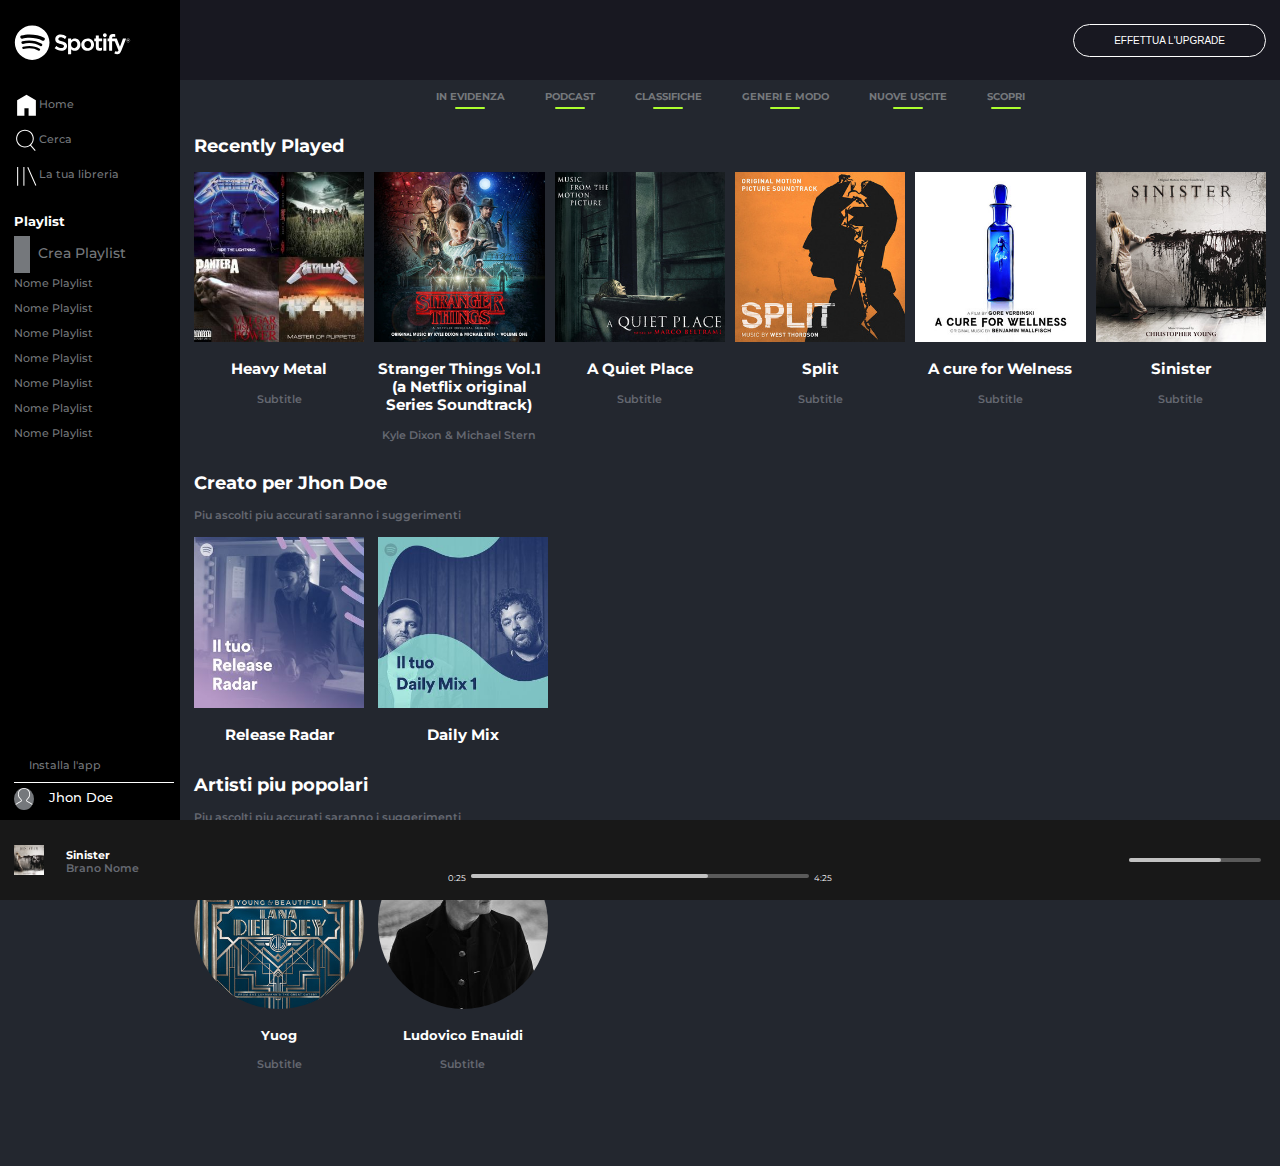
==== index.html @ 412ff9de "Spotify - CSS - :hover work in progress" ====
<!DOCTYPE html>
<html lang="en" dir="ltr">
  <head>

    <meta charset="utf-8">

    <!-- VIEWPORT SCALE -->
    <meta name="viewport" content="width=device-width, initial-scale=1">

    <!-- FONT AWESOME -->
    <link rel="stylesheet" href="https://use.fontawesome.com/releases/v5.8.1/css/all.css" integrity="sha384-50oBUHEmvpQ+1lW4y57PTFmhCaXp0ML5d60M1M7uH2+nqUivzIebhndOJK28anvf" crossorigin="anonymous">

    <link href="https://fonts.googleapis.com/css2?family=Montserrat:wght@300;400;500;600;700;800&display=swap" rel="stylesheet">

    <!-- MY CSS -->
    <link rel="stylesheet" href="css/style.css">

    <title>Spotify</title>
  </head>

  <body>

    <!-- header di pagina  -->
    <header>
      <!-- Fixed header Item - Link to Premium account - Always visible -->
      <div id="top-bar" class="centratura">
        <button type="button" name="button">EFFETTUA L'UPGRADE</button>
      </div>
    </header>
    <main >

      <!--     .................SIDE BAR .............................  -->
      <nav id="side-bar" class="centratura">

        <div class="section1">

          <div class="main-logo">
            <a href="#"><img src="img/logo.svg" alt="main-logo"></a>
            <a href="#"><img src="img/logo-small.svg" alt="logo-small"></a>
          </div>

          <ul class="usersearch">
            <li><a class="ms-search" href="#"><img src="img/home.svg" alt="home"><span class="collapse">Home</span></a></li>
            <li><a class="ms-search" href="#"><img src="img/search.svg" alt="search"><span class="collapse">Cerca</span></a></li>
            <li><a class="ms-search" href="#"><img src="img/libreria.svg" alt="libreria"><span class="collapse">La tua libreria</span></a></li>
          </ul>
          <h3 class="collapse">Playlist</h3>
          <ul class="playlist">
            <li><a class="ms-list" href="#"><i class="fas fa-plus"></i><span class="collapse">Crea Playlist</span></a></li>
            <li><a class="ms-list" href="#"><span class="collapse">Nome Playlist</span></a></li>
            <li><a class="ms-list" href="#"><span class="collapse">Nome Playlist</span></a></li>
            <li><a class="ms-list" href="#"><span class="collapse">Nome Playlist</span></a></li>
            <li><a class="ms-list" href="#"><span class="collapse">Nome Playlist</span></a></li>
            <li><a class="ms-list" href="#"><span class="collapse">Nome Playlist</span></a></li>
            <li><a class="ms-list" href="#"><span class="collapse">Nome Playlist</span></a></li>
            <li><a class="ms-list" href="#"><span class="collapse">Nome Playlist</span></a></li>
          </ul>
        </div>

        <div class="section2">
          <ul class="song-playing">
            <li><a class="profile" href="#"><i class="far fa-arrow-alt-circle-down"></i><span class="collapse">Installa l'app</span></a></li>
            <li><a class="profile" href="#"><img class="radius" src="img/profile.svg" alt="profile"><span class="user collapse">Jhon Doe</span></a></li>
          </ul>
        </div>
      </nav>

      <!--       parte principale dei contenuti            -->

      <section class="main centratura">
        <nav>
          <ul id="info-bar">
            <li class="menu">
              <a href="#">IN EVIDENZA</a>
              <div class="linea"></div>
            </li>
            <li class="menu">
              <a href="#">PODCAST</a>
              <div class="linea"></div>
            </li>
            <li class="menu">
              <a href="#">CLASSIFICHE</a>
              <div class="linea"></div>
            </li>
            <li class="menu">
              <a href="#">GENERI E MODO</a>
              <div class="linea"></div>
            </li>
            <li class="menu">
              <a href="#">NUOVE USCITE</a>
              <div class="linea"></div>
            </li>
            <li class="menu">
              <a href="#">SCOPRI</a>
              <div class="linea"></div>
            </li>
          </ul>
        </nav>
      </section>

      <section class="main centratura">
        <h2 class="title">Recently Played</h2>
        <div id="recently-played" class="spotify-sections">

          <div class="content">
            <div class="img-cover overlay">
              <img src="img/metal_lifting.jpg" alt="Metal">
              <a href="#"><i class="project-overlay far fa-play-circle"></i></a>
            </div>
            <h3><a href="#">Heavy Metal</a></h3>
            <h4>Subtitle</h4>
          </div>

          <div class="content">
            <div class="img-cover overlay">
              <img src="img/stranger.jpeg" alt="stranger">
              <a href="#"><i class="project-overlay far fa-play-circle"></i></a>
            </div>
            <h3><a href="#">Stranger Things Vol.1 &lpar;a Netflix original Series Soundtrack&rpar;</a></h3>
            <h4>Kyle Dixon & Michael Stern</h4>
          </div>

          <div class="content">
            <div class="img-cover overlay">
              <img src="img/aquietplace.jpeg" alt="quiet">
              <a href="#"><i class="project-overlay far fa-play-circle"></i></a>
            </div>
            <h3><a href="#">A Quiet Place</a></h3>
            <h4>Subtitle</h4>
          </div>

          <div class="content">
            <div class="img-cover overlay">
              <img src="img/split.jpeg" alt="split">
              <a href="#"><i class="project-overlay far fa-play-circle"></i></a>
            </div>
            <h3><a href="#">Split</a></h3>
            <h4>Subtitle</h4>
          </div>

          <div class="content">
            <div class="img-cover overlay">
              <img src="img/cure.jpeg" alt="Cure">
              <a href="#"><i class="project-overlay far fa-play-circle"></i></a>
            </div>
            <h3><a href="#">A cure for Welness</a></h3>
            <h4>Subtitle</h4>
          </div>


          <div class="content">
            <div class="img-cover overlay">
              <img src="img/sinister.jpeg" alt="sinister">
              <a href="#"><i class="project-overlay far fa-play-circle"></i></a>
            </div>
            <h3><a href="#">Sinister</a></h3>
            <h4>Subtitle</h4>
          </div>

        </div>
      </section>

      <section class="main centratura">
        <h2 class="title">Creato per Jhon Doe</h2>
        <p class="title">Piu ascolti piu accurati saranno i suggerimenti</p>
        <div id="suggested-artist" class="spotify-sections">

          <div class="content">
            <div class="img-cover overlay">
              <img src="img/radar.jpeg" alt="radar">
              <a href="#"><i class="project-overlay far fa-play-circle"></i></a>
            </div>
            <h3><a href="#">Release Radar</a></h3>
          </div>

          <div class="content">
            <div class="img-cover overlay">
              <img src="img/mixdaily.jpeg" alt="mix">
              <a href="#"><i class="project-overlay far fa-play-circle"></i></a>
            </div>
            <h3><a href="#">Daily Mix</a></h3>
          </div>

        </div>
      </section>

      <section class="main centratura">
        <h2 class="title">Artisti piu popolari</h2>
        <p class="title">Piu ascolti piu accurati saranno i suggerimenti</p>
        <div id="popular-artist" class="spotify-sections">

          <div class="content">
            <div class="img-cover overlay">
              <img src="img/youg.jpeg" alt="youg">
              <a href="#"><i class="radius project-overlay far fa-play-circle"></i></a>
            </div>
            <h3>Yuog</h3>
            <h4>Subtitle</h4>
          </div>

          <div class="content">
            <div class="img-cover overlay">
              <img src="img/einaudi.jpeg" alt="einaudi">
              <a href="#"><i class=" radius project-overlay far fa-play-circle"></i></a>
            </div>
            <h3>Ludovico Enauidi</h3>
            <h4>Subtitle</h4>
          </div>
        </div>
      </section>

    </main>
  <!--       .................BOTTOM BAR............................  -->
    <footer>
      <div id="bottom-bar">

        <div class="now-playing centratura">
          <div class="img-cover">
            <img src="img/sinister.jpeg" alt="sinister">
          </div>
          <div class="">
            <h3><a href="#">Sinister</a></h3>
            <h4>Brano Nome</h4>
          </div>
          <div>
            <i class="far fa-heart"></i>
            <i class="far fa-folder"></i>
          </div>
        </div>

        <div class="music-player">
          <div class="buttons">
            <button type="button" name="button"><i class="fas fa-random"></i></button>
            <button type="button" name="button"><i class="fas fa-step-backward"></i></button>
            <button type="button" name="button"><i class="far fa-play-circle"></i></button>
            <button type="button" name="button"><i class="fas fa-step-forward"></i></button>
            <button type="button" name="button"><i class="fas fa-redo-alt"></i></button>
          </div>
          <div class="playbar">
            <span><a href="#">0:25</a></span>
            <span class="playbar-bg">
              <a class="playbar-line" href="#"></a>
              <i class="fa fa-circle"></i>
            </span>
            <span><a href="#">4:25</a></span>
          </div>
        </div>

        <div class="audio-settings centratura">
          <button type="button" name="button"><i class="fas fa-sliders-h"></i></button>
          <button type="button" name="button"><i class="fas fa-tv"></i></button>
          <button type="button" name="button"><i class="fas fa-volume-up"></i></button>
          <div class="playbar">
            <span class="playbar-bg">
              <a class="playbar-line" href="#"></a>
              <i class="fa fa-circle"></i>
            </span>
          </div>
        </div>

      </div>



    </footer>





  </body>
</html>
---- css/style.css ----
/* INIZIO REGOLE GENERALI */
*{
  margin: 0;
  padding: 0;
  box-sizing: border-box;
}

body{
  background-color: rgb(35, 39, 47);
  font-family: 'Montserrat', sans-serif;
  font-size: 12px;
  width:100%;
  height:100vh;
  color:rgb(101, 104, 113);
}

/* - PADDING GENERALI */
.centratura{
  padding-right:14px;
  padding-left: 14px;
}

/* STILE GENERALE TESTI */
h2{
  color:white;
  padding: 15px 0;
  font-size: 1.5em;
  font-weight: 700;
}

h3, .spotify-sections h3> a{
  color:white;
  padding: 15px 0;
  font-size: 1.1em;
  font-weight: 700;
}

h4{
  padding-bottom: 15px;
  font-size: .9em;
  font-weight: 600;
}

a {
  text-decoration: none;
}
p {
  padding-bottom: 15px;
  font-size: .9em;
  font-weight: 600;
}

/* ............................TOP BAR.............................  */
#top-bar{
  position: fixed;
  top:0;
  left:0;
  width: 100%;
  height:80px;
  z-index: 900;
  display: flex;
  justify-content: flex-end;
  align-items: center;
  background-color: rgb(24, 24, 33);
}

#top-bar button{
  font-size: 10px;
  padding: 10px 40px;
  border:1px solid white;
  color:white;
  border-radius:20px;
  background-color: transparent;
}

/* ...............................SIDEBAR ................................. */
#side-bar{
  position: fixed;
  top:0;
  left:0;
  width:180px;
  height: 100%;
  z-index: 980;
  padding-top:25px;
  background-color: rgb(0, 0, 0);
}

#side-bar a {
  color:#75787c;
  font-size: .9em;
  font-weight: 500;
}

#side-bar ul.playlist >li:first-of-type a {
  font-size: 1.2em;
  font-weight: 500;
}

/* SIDEBAR ......................Sezione immagini ....................*/
img[alt~="logo-small"] {
  display:none;
}

#side-bar .main-logo{
  padding-bottom:30px;
}

#side-bar .main-logo img{
  height: 35px;
}

#side-bar .usersearch img , #side-bar .playlist img {
  width:25px;
  height: auto;
  vertical-align: middle;
}

#side-bar .song-playing .profile img {
  width:20px;
  background-color: #75787c;
  vertical-align: middle;
}

.radius{
  border-radius: 50%;
}

/* SIDEBAR ......................Stile lista .................... */
#side-bar ul{
  width:100%;
  padding:0;
}

#side-bar ul li{
  padding-bottom: 10px;
  list-style-type: none;
  width:100%
}

/* simbolo del + della sidebar */
#side-bar ul li i.fa-plus{
  color:white;
  font-size: 1.2em;
  padding:8px;
  margin-right: 8px;
  background-color: #75787c;
  vertical-align: middle;
}

#side-bar .section2{
  position:absolute;
  bottom:80px;
  max-width:160px;
  width:100%;
  background-color: rgb(0, 0, 0);
}

#side-bar ul.song-playing li:last-of-type{
  border-top: 1px solid white;
  padding-top: 5px;
  width:160px;
}

#side-bar ul.song-playing li span{
  padding-left: 15px;
}

#side-bar .fa-arrow-alt-circle-down{
  font-size: 1.2em;
}

#side-bar ul.song-playing li:last-of-type span{
  color: white;
  font-size: 1.2em;
}

/* - SEZIONE CONTENUTO MAIN........... ................................... */
section:first-of-type{
  margin-top: 80px;
}

section.main{
  width: calc(100vw - 180px);
  max-width: 1600px;
  margin-left: 180px;
  display: flex;
  flex-flow: wrap row;
  justify-content: center;
}

/* altezza dell'ultima sezione maggiorata della dimensione della BOTTOM BAR */
#popular-artist >div:last-of-type{
  height:calc(100% + 80px);
}

/* - SEZIONE CONTENUTO MAIN................INFOBAR.................... */
#info-bar{
  width:100%;;
  display: flex;
  flex-wrap: wrap;
  justify-content: center;
}

#info-bar .menu{
  height: 40px;
  display: flex;
  flex-direction: column;
  justify-content: center;
  align-items: center;
}

#info-bar .menu .linea{
  width:30px;
  height: 2px;
  border-radius: 3px;
  background-color: rgb(173, 255, 47);
}

#info-bar .menu a{
  text-decoration: none;
  font-weight: bold;
}

#info-bar a {
  padding-right: 20px;
  padding-left: 20px;
  padding-bottom: 5px;
  font-size: .8em;
  font-weight: 400;
  color:#75787c;
}



/* SEZIONE CONTENUTO MAIN............................. PAGINA SPOTIFY */
section .title{
  width: 100%;
  text-align: left;
}

#recently-played , #suggested-artist , #popular-artist {
  display: flex;
  justify-content: space-between;
  flex-wrap: nowrap;
  width:100%;
}

.spotify-sections .content{
  width: calc((100% - (10px * 5)) / 6);
  margin-right: 10px;
  min-width: 160px;
  height:auto;
  text-align: center;
}

/* elemento  utilizzato per riempire spazi vuoti delle righe a dx */
 #suggested-artist::after , #popular-artist::after{
  content:"";
  min-width: calc((100% / 6) * 4);;
}

.spotify-sections .content:last-of-type {
  margin-right:0;
}

/* SEZIONE CONTENUTO MAIN.........................STILI IMMAGINI */

#popular-artist.spotify-sections .content .img-cover img{
  border-radius: 50%;
}

.spotify-sections .content .img-cover img{
  width: 100%;
  height: auto;
}

.img-cover.overlay {
  position: relative;
  max-width: 100%;
}

.project-overlay {
  font-size: 4.5em;
  line-height: 100%;
  position: absolute;
  top: 0;
  left: 0;
  width: 100%;
  height: 100%;
  background-color: rgb(0, 0, 0,0.4);
  opacity:0;
  color: #fff;
  padding: 38%;
  transition: 0.3s ease-in-out;
}

/* .............BOTTOM BAR..................................... */
#bottom-bar{
  position: fixed;
  bottom:0;
  left:0;
  width:100%;
  height: 80px;
  z-index: 999;
  display: flex;
  flex-flow:row;
  justify-content: space-between;
  align-items:center;
  background-color: rgb(24, 24, 24);
}

/* .............BOTTOM BAR / SEZ NOW-PLAYING................ */
#bottom-bar .now-playing{
  padding-right: 0;
  width: 180px;
  height:50px;
  display:flex;
  justify-content: space-between;
  align-items:center;
  /* REGOLE DI DEBUG */
  /* background-color: lightblue; */
}

#bottom-bar .now-playing>div:first-of-type{
  min-width: 35px;
}

#bottom-bar .now-playing img{
  width:30px;
  height:auto;
  vertical-align: middle;
}

#bottom-bar .now-playing h3{
  padding-bottom: 0;
  margin-bottom: 0;
}

#bottom-bar .now-playing h3 a{
  font-size: 0.85em;
  color: white;
}

#bottom-bar .now-playing>div:last-of-type>i{
  padding:2px 6px;
}


/* ..........BOTTOM BAR /  MUSIC-PLAYER.......................... */
#bottom-bar .music-player{
  width: 30%;
  min-width:130px;
  display: flex;
  flex-flow:column;
  justify-content:center;
  align-items:center;
  /* REGOLE DI DEBUG */
  /* background-color: blue; */
}

#bottom-bar .music-player button {
  padding-bottom:10px;
  padding-right: 8px;
}
#bottom-bar .music-player button:last-of-type{
  padding-right: 0;
}

#bottom-bar .music-player i{
  color:white;
  font-size: .8em;
  vertical-align: middle;
}
#bottom-bar .music-player i.fa-play-circle{
  font-size: 1.4em;
  padding: 0 12px;
  vertical-align: middle;
}

#bottom-bar .music-player .playbar a{
  color:white;
  font-size: .7em;
  vertical-align: middle;
}

/* ...........BOTTOM BAR /  AUDIO-SETTINGS.............................. */
#bottom-bar .audio-settings{
  padding-left: 0;
  width:180px;
  min-width: 130px;
  display:flex;
  justify-content: space-between;
}

#bottom-bar .audio-settings button {
  font-size: 0.75em;
  vertical-align: middle;
  padding-right: 8px;
}

/* .............BOTTOM BAR regole generali............................... */

#bottom-bar button{
  background-color: transparent;
  color:white;
  border: 0;
}

/* .............BOTTOM BAR regole generali DELLA PLAYBAR.................... */
#bottom-bar .playbar{
  width:100%;
  display: flex;
  flex-flow:row;
  justify-content:center;
  align-items:center;
}

#bottom-bar .playbar .playbar-bg{
  position:relative;
  top:0;
  left:0;
  width:100%;
  height:4px;
  border-radius: 3px;
  background-color: #5a5a5a;
  margin: 0 5px;
}

#bottom-bar .playbar .playbar-bg .playbar-line{
  position: absolute;
  left:0px;
  width:70%;
  height:4px;
  border-radius: 3px;
  background-color: #c1c1c1;
}

#bottom-bar .music-player .fa-circle{
  position: absolute;
  display: none;
  font-size: 12px;
  color: #c1c1c1;
  right:30%;
  line-height: 4px;
}

#bottom-bar .audio-settings .fa-circle{
  position: absolute;
  display: none;
  font-size: 10px;
  color: #c1c1c1;
  right:30%;


  line-height: 3px;
}

/* .............SEZIONE GENERALE HOVER .............................. */

.img-cover.overlay:hover .project-overlay{
  opacity:1
}

#bottom-bar .music-player .playbar:hover .fa-circle,
#bottom-bar .audio-settings .playbar:hover .fa-circle{
  display: block;
}

#bottom-bar .playbar:hover .playbar-bg .playbar-line{
  background-color: rgb(173, 255, 47);
}







/* ......................MEDIA QUERIES................................... */

/* .......MEDIA QUERY XS................................................ */

@media all and (max-width:575px) {


/* nuove dimensioni della SideBar */
  #side-bar{
    width:50px!important;
    padding-top:5px;
  }

  #side-bar ul li i.fa-plus-square{
    display: none;
  }

  #side-bar .main-logo{
    padding-bottom:10px;
  }

  #side-bar .fa-plus{
    display: none;
  }

  #side-bar .fa-arrow-alt-circle-down{
    font-size: 1.2em;
    padding-left: 4px;
  }

  #side-bar ul.song-playing li:last-of-type{
    border-top: 0;
  }

  section.main{
    margin-left: 50px;
  }
  .collapse{
    display:none;
  }

  img[alt~="main-logo"] {
    display:none;
  }

  img[alt~="logo-small"] {
    display:block;
    width:25px;
  }

section.main {
  width: calc(100% - 50px);
  margin-left: 50px!important;
  display: flex;
  flex-flow: wrap row;
  justify-content: center;
  border: 1px solid black;
  }

}

/* .......MEDIA QUERY SM.................................................... */
@media all  and (max-width:767px){

  #recently-played , #suggested-artist , #popular-artist {
    display: flex;
    justify-content:flex-start;
    align-content: flex-start;
    flex-wrap: wrap;
    width:100vw;
  }
  .spotify-sections .content{
    width: calc((100% - (10px * 1)) / 2);
    margin-right: 10px;
    min-width: 60px;
    height:auto;
    text-align: center;
    /* REGOLE DI DEBUG */
    /* border:1px solid coral; */
  }
  .spotify-sections .content:nth-of-type(even) {
    margin-right:0;
  }


  #bottom-bar .now-playing{
    margin-right: 20px;
  }

}

/* ......................MEDIA QUERY MD .................................*/
@media all and (min-width:768px) and (max-width:992px){

  #recently-played , #suggested-artist , #popular-artist {
    display: flex;
    justify-content:flex-start;
    align-content: flex-start;
    flex-wrap: wrap;
    width:100%;
  }
  .spotify-sections .content{
    width: calc((100% - (10px * 3)) / 4);
    min-width:90px!important;
    margin-right: 10px;
    height:auto;
    text-align: center;
    /* REGOLE DI DEBUG */
    /* border:1px solid green; */
  }
  .spotify-sections .content:nth-of-type(4) {
    margin-right:0;
  }

}

/* ......................MEDIA QUERY LG....................................*/
@media all and (min-width:993px) and (max-width:3000px) {

  #recently-played , #suggested-artist , #popular-artist {
    display: flex;
    justify-content: space-between;
    flex-wrap: nowrap;
    width:100%;
  }

.spotify-sections .content{
    width: calc((100% - (10px * 5)) / 6);
    margin-right: 10px;
    max-width: 220px;
    min-width:90px!important;
    height:auto;
    text-align: center;
    /* REGOLE DI DEBUG */
    /* border:1px solid yellow; */
  }
}
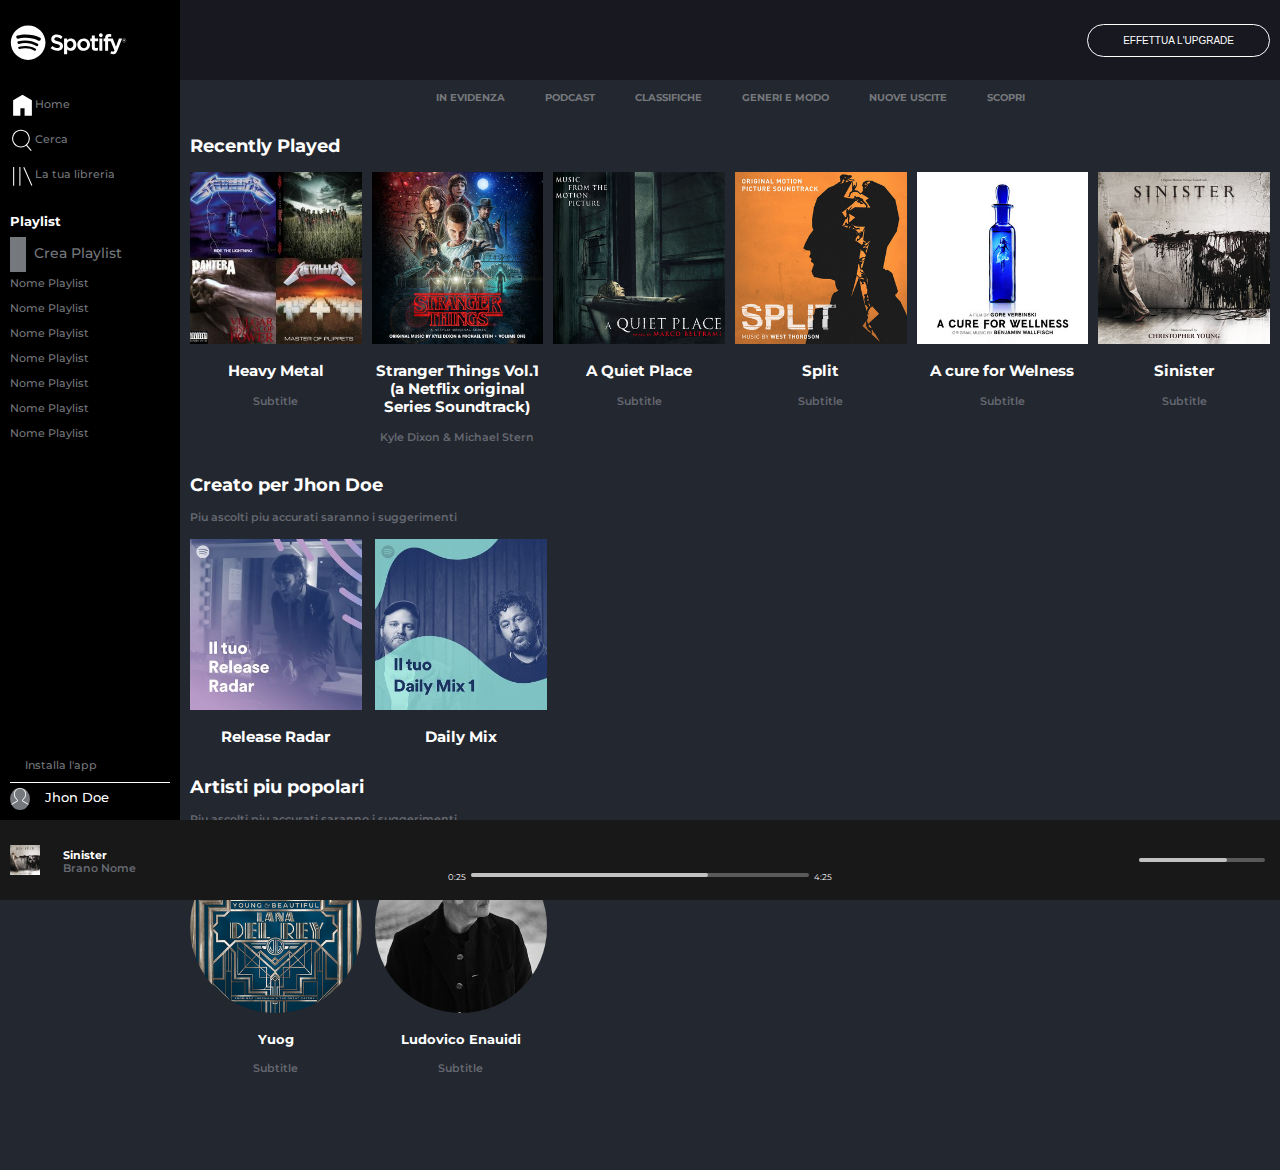
==== commit 6169aff6: "Spotify - CSS con hover e responsive fino a 320px" ====
--- a/index.html
+++ b/index.html
@@ -71,28 +71,28 @@
         <nav>
           <ul id="info-bar">
             <li class="menu">
-              <a href="#">IN EVIDENZA</a>
-              <div class="linea"></div>
-            </li>
-            <li class="menu">
-              <a href="#">PODCAST</a>
-              <div class="linea"></div>
-            </li>
-            <li class="menu">
-              <a href="#">CLASSIFICHE</a>
-              <div class="linea"></div>
-            </li>
-            <li class="menu">
-              <a href="#">GENERI E MODO</a>
-              <div class="linea"></div>
-            </li>
-            <li class="menu">
-              <a href="#">NUOVE USCITE</a>
-              <div class="linea"></div>
-            </li>
-            <li class="menu">
-              <a href="#">SCOPRI</a>
-              <div class="linea"></div>
+              <a href="#l-1">IN EVIDENZA</a>
+              <div id="l-1" class="linea"></div>
+            </li>
+            <li class="menu">
+              <a href="#l-2">PODCAST</a>
+              <div id="l-2" class="linea"></div>
+            </li>
+            <li class="menu">
+              <a href="#l-3">CLASSIFICHE</a>
+              <div id="l-3" class="linea"></div>
+            </li>
+            <li class="menu">
+              <a href="#l-4">GENERI E MODO</a>
+              <div id="l-4" class="linea"></div>
+            </li>
+            <li class="menu">
+              <a href="#l-5">NUOVE USCITE</a>
+              <div id="l-5" class="linea"></div>
+            </li>
+            <li class="menu">
+              <a href="#l-6">SCOPRI</a>
+              <div id="l-6" class="linea"></div>
             </li>
           </ul>
         </nav>
@@ -220,11 +220,12 @@
           </div>
           <div class="">
             <h3><a href="#">Sinister</a></h3>
-            <h4>Brano Nome</h4>
+            <h4><a href="#">Brano Nome</a></h4>
           </div>
           <div>
-            <i class="far fa-heart"></i>
-            <i class="far fa-folder"></i>
+            <button type="button" name="heart"><i class="far fa-heart"></i></button>
+            <button type="button" name="folder"><i class="far fa-folder"></i></button>
+
           </div>
         </div>
 
--- a/css/style.css
+++ b/css/style.css
@@ -16,8 +16,8 @@
 
 /* - PADDING GENERALI */
 .centratura{
-  padding-right:14px;
-  padding-left: 14px;
+  padding-right:10px;
+  padding-left: 10px;
 }
 
 /* STILE GENERALE TESTI */
@@ -43,6 +43,8 @@
 
 a {
   text-decoration: none;
+  color:rgb(101, 104, 113);
+
 }
 p {
   padding-bottom: 15px;
@@ -66,7 +68,7 @@
 
 #top-bar button{
   font-size: 10px;
-  padding: 10px 40px;
+  padding: 10px 35px;
   border:1px solid white;
   color:white;
   border-radius:20px;
@@ -139,9 +141,11 @@
 
 /* simbolo del + della sidebar */
 #side-bar ul li i.fa-plus{
-  color:white;
+  width:30px;
+  height:30px;
+  color:black;
   font-size: 1.2em;
-  padding:8px;
+  padding: 7px 8px;
   margin-right: 8px;
   background-color: #75787c;
   vertical-align: middle;
@@ -209,7 +213,8 @@
   align-items: center;
 }
 
-#info-bar .menu .linea{
+#info-bar .menu>div.linea{
+  display: none;
   width:30px;
   height: 2px;
   border-radius: 3px;
@@ -230,8 +235,6 @@
   color:#75787c;
 }
 
-
-
 /* SEZIONE CONTENUTO MAIN............................. PAGINA SPOTIFY */
 section .title{
   width: 100%;
@@ -264,7 +267,6 @@
 }
 
 /* SEZIONE CONTENUTO MAIN.........................STILI IMMAGINI */
-
 #popular-artist.spotify-sections .content .img-cover img{
   border-radius: 50%;
 }
@@ -317,8 +319,6 @@
   display:flex;
   justify-content: space-between;
   align-items:center;
-  /* REGOLE DI DEBUG */
-  /* background-color: lightblue; */
 }
 
 #bottom-bar .now-playing>div:first-of-type{
@@ -341,7 +341,8 @@
   color: white;
 }
 
-#bottom-bar .now-playing>div:last-of-type>i{
+#bottom-bar .now-playing button{
+  color: #75787c;
   padding:2px 6px;
 }
 
@@ -349,32 +350,38 @@
 /* ..........BOTTOM BAR /  MUSIC-PLAYER.......................... */
 #bottom-bar .music-player{
   width: 30%;
-  min-width:130px;
+  min-width:100px;
   display: flex;
   flex-flow:column;
   justify-content:center;
   align-items:center;
-  /* REGOLE DI DEBUG */
-  /* background-color: blue; */
-}
+}
+
+
 
 #bottom-bar .music-player button {
-  padding-bottom:10px;
-  padding-right: 8px;
+  color: white;
+  padding-right: 4px;
 }
 #bottom-bar .music-player button:last-of-type{
   padding-right: 0;
 }
 
-#bottom-bar .music-player i{
+#bottom-bar .music-player .buttons{
+  height:30px;
+}
+
+#bottom-bar .music-player button{
   color:white;
   font-size: .8em;
   vertical-align: middle;
-}
-#bottom-bar .music-player i.fa-play-circle{
-  font-size: 1.4em;
-  padding: 0 12px;
-  vertical-align: middle;
+  transition: font-size 0.2s ease-out;
+}
+#bottom-bar .music-player button i.fa-play-circle{
+  font-size: 1.8em;
+  padding: 0 6px;
+  vertical-align: middle;
+  transition: font-size 0.2s ease-out;
 }
 
 #bottom-bar .music-player .playbar a{
@@ -385,26 +392,27 @@
 
 /* ...........BOTTOM BAR /  AUDIO-SETTINGS.............................. */
 #bottom-bar .audio-settings{
-  padding-left: 0;
+  padding-left: 10px;
   width:180px;
-  min-width: 130px;
+  min-width: 90px;
   display:flex;
   justify-content: space-between;
 }
 
 #bottom-bar .audio-settings button {
+  color:white;
   font-size: 0.75em;
   vertical-align: middle;
   padding-right: 8px;
 }
 
 /* .............BOTTOM BAR regole generali............................... */
-
-#bottom-bar button{
+#bottom-bar button {
   background-color: transparent;
-  color:white;
   border: 0;
 }
+
+
 
 /* .............BOTTOM BAR regole generali DELLA PLAYBAR.................... */
 #bottom-bar .playbar{
@@ -450,38 +458,49 @@
   font-size: 10px;
   color: #c1c1c1;
   right:30%;
-
-
   line-height: 3px;
 }
 
 /* .............SEZIONE GENERALE HOVER .............................. */
-
 .img-cover.overlay:hover .project-overlay{
   opacity:1
+}
+
+
+#side-bar ul li:hover a , #info-bar li:hover a, #bottom-bar .now-playing button:hover {
+  color: white;
+}
+#side-bar ul li:hover i.fa-plus{
+  background-color: white;
 }
 
 #bottom-bar .music-player .playbar:hover .fa-circle,
 #bottom-bar .audio-settings .playbar:hover .fa-circle{
   display: block;
 }
-
-#bottom-bar .playbar:hover .playbar-bg .playbar-line{
+#bottom-bar .music-player .playbar:hover .playbar-bg .playbar-line{
   background-color: rgb(173, 255, 47);
 }
 
-
-
-
-
-
+#bottom-bar .music-player .buttons button:hover {
+  font-size: 1.1em;
+}
+
+#bottom-bar .music-player button:hover i.fa-play-circle{
+  font-size: 1.6em;
+}
+
+#info-bar .menu>div.linea:target{
+  display: block;
+}
+
+
+#top-bar button:hover{
+  transform: scale(1.05);
+}
 
 /* ......................MEDIA QUERIES................................... */
-
-/* .......MEDIA QUERY XS................................................ */
-
 @media all and (max-width:575px) {
-
 
 /* nuove dimensioni della SideBar */
   #side-bar{
@@ -489,7 +508,7 @@
     padding-top:5px;
   }
 
-  #side-bar ul li i.fa-plus-square{
+  #side-bar ul li i.fa-plus{
     display: none;
   }
 
@@ -510,6 +529,10 @@
     border-top: 0;
   }
 
+  #side-bar .section2{
+    max-width:35px;
+  }
+
   section.main{
     margin-left: 50px;
   }
@@ -532,9 +555,7 @@
   display: flex;
   flex-flow: wrap row;
   justify-content: center;
-  border: 1px solid black;
-  }
-
+  }
 }
 
 /* .......MEDIA QUERY SM.................................................... */
@@ -553,18 +574,10 @@
     min-width: 60px;
     height:auto;
     text-align: center;
-    /* REGOLE DI DEBUG */
-    /* border:1px solid coral; */
   }
   .spotify-sections .content:nth-of-type(even) {
     margin-right:0;
   }
-
-
-  #bottom-bar .now-playing{
-    margin-right: 20px;
-  }
-
 }
 
 /* ......................MEDIA QUERY MD .................................*/
@@ -583,13 +596,11 @@
     margin-right: 10px;
     height:auto;
     text-align: center;
-    /* REGOLE DI DEBUG */
-    /* border:1px solid green; */
+
   }
   .spotify-sections .content:nth-of-type(4) {
     margin-right:0;
   }
-
 }
 
 /* ......................MEDIA QUERY LG....................................*/
@@ -602,14 +613,12 @@
     width:100%;
   }
 
-.spotify-sections .content{
+  .spotify-sections .content{
     width: calc((100% - (10px * 5)) / 6);
     margin-right: 10px;
     max-width: 220px;
     min-width:90px!important;
     height:auto;
     text-align: center;
-    /* REGOLE DI DEBUG */
-    /* border:1px solid yellow; */
-  }
-}
+  }
+}
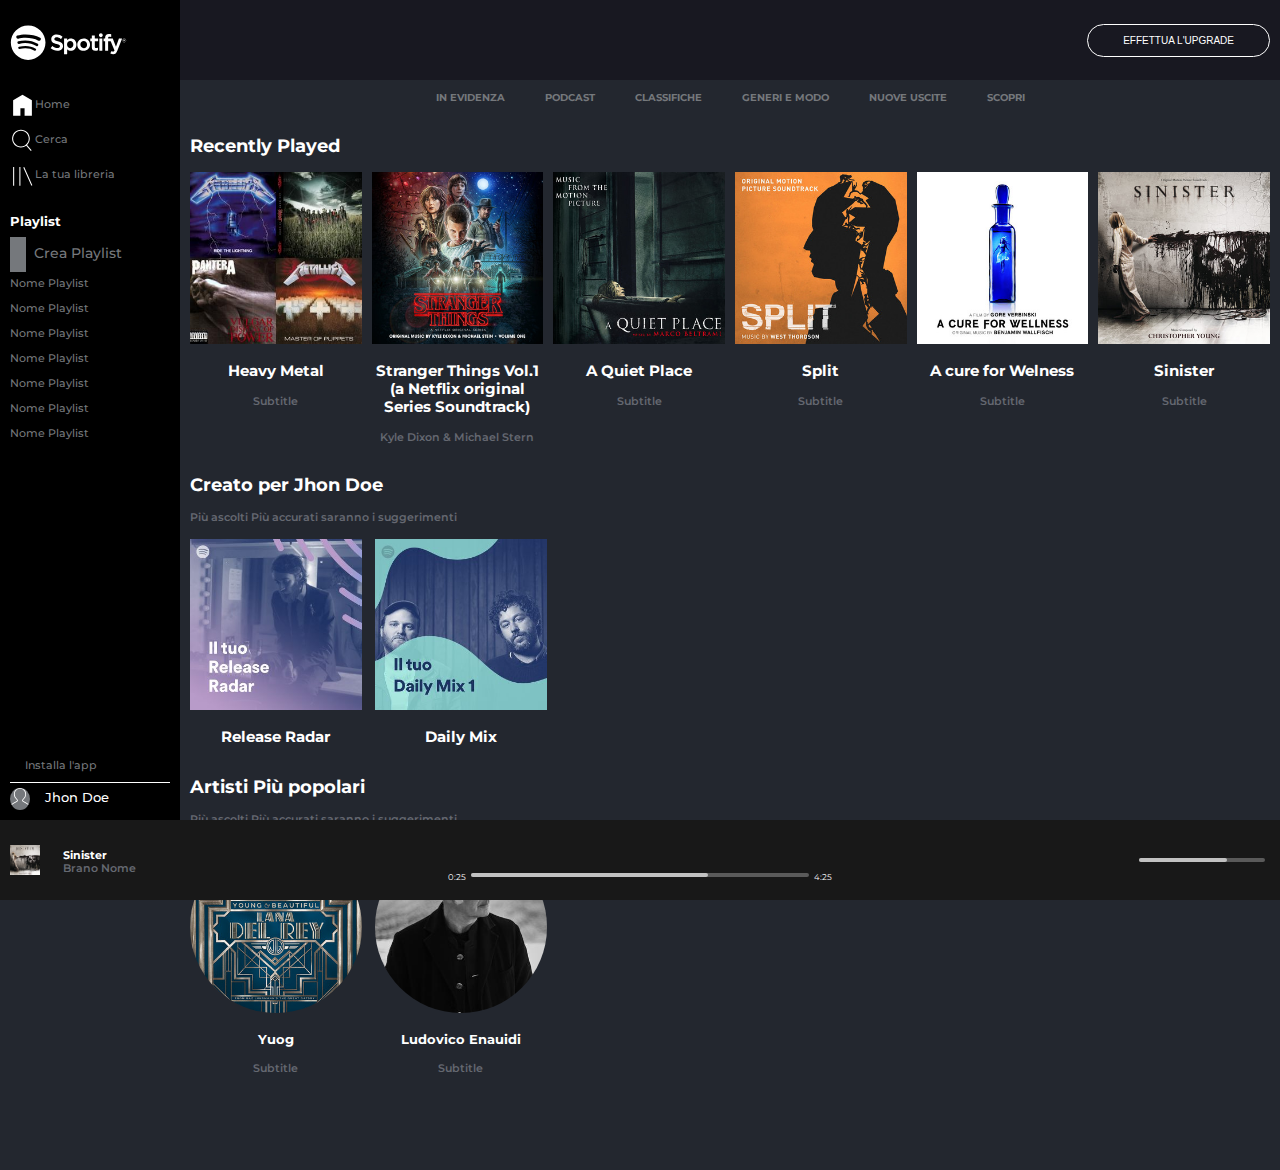
==== commit b2446438: "Spotify - Html commentato e Css ripulito" ====
--- a/index.html
+++ b/index.html
@@ -1,25 +1,19 @@
 <!DOCTYPE html>
 <html lang="en" dir="ltr">
   <head>
-
     <meta charset="utf-8">
-
     <!-- VIEWPORT SCALE -->
     <meta name="viewport" content="width=device-width, initial-scale=1">
-
     <!-- FONT AWESOME -->
     <link rel="stylesheet" href="https://use.fontawesome.com/releases/v5.8.1/css/all.css" integrity="sha384-50oBUHEmvpQ+1lW4y57PTFmhCaXp0ML5d60M1M7uH2+nqUivzIebhndOJK28anvf" crossorigin="anonymous">
-
+    <!-- GOOGLE FONTS -->
     <link href="https://fonts.googleapis.com/css2?family=Montserrat:wght@300;400;500;600;700;800&display=swap" rel="stylesheet">
-
     <!-- MY CSS -->
     <link rel="stylesheet" href="css/style.css">
-
     <title>Spotify</title>
   </head>
 
   <body>
-
     <!-- header di pagina  -->
     <header>
       <!-- Fixed header Item - Link to Premium account - Always visible -->
@@ -28,44 +22,46 @@
       </div>
     </header>
     <main >
-
-      <!--     .................SIDE BAR .............................  -->
-      <nav id="side-bar" class="centratura">
-
-        <div class="section1">
-
-          <div class="main-logo">
-            <a href="#"><img src="img/logo.svg" alt="main-logo"></a>
-            <a href="#"><img src="img/logo-small.svg" alt="logo-small"></a>
-          </div>
-
-          <ul class="usersearch">
-            <li><a class="ms-search" href="#"><img src="img/home.svg" alt="home"><span class="collapse">Home</span></a></li>
-            <li><a class="ms-search" href="#"><img src="img/search.svg" alt="search"><span class="collapse">Cerca</span></a></li>
-            <li><a class="ms-search" href="#"><img src="img/libreria.svg" alt="libreria"><span class="collapse">La tua libreria</span></a></li>
-          </ul>
-          <h3 class="collapse">Playlist</h3>
-          <ul class="playlist">
-            <li><a class="ms-list" href="#"><i class="fas fa-plus"></i><span class="collapse">Crea Playlist</span></a></li>
-            <li><a class="ms-list" href="#"><span class="collapse">Nome Playlist</span></a></li>
-            <li><a class="ms-list" href="#"><span class="collapse">Nome Playlist</span></a></li>
-            <li><a class="ms-list" href="#"><span class="collapse">Nome Playlist</span></a></li>
-            <li><a class="ms-list" href="#"><span class="collapse">Nome Playlist</span></a></li>
-            <li><a class="ms-list" href="#"><span class="collapse">Nome Playlist</span></a></li>
-            <li><a class="ms-list" href="#"><span class="collapse">Nome Playlist</span></a></li>
-            <li><a class="ms-list" href="#"><span class="collapse">Nome Playlist</span></a></li>
-          </ul>
-        </div>
-
-        <div class="section2">
-          <ul class="song-playing">
-            <li><a class="profile" href="#"><i class="far fa-arrow-alt-circle-down"></i><span class="collapse">Installa l'app</span></a></li>
-            <li><a class="profile" href="#"><img class="radius" src="img/profile.svg" alt="profile"><span class="user collapse">Jhon Doe</span></a></li>
-          </ul>
-        </div>
-      </nav>
-
-      <!--       parte principale dei contenuti            -->
+        <!-- ...................SIDE BAR ..............................  -->
+      <aside class="">
+        <nav id="side-bar" class="centratura">
+          <!-- .........SIDEBAR   Prima Sezione ................  -->
+          <div class="section1">
+
+            <div class="main-logo">
+              <a href="#"><img src="img/logo.svg" alt="main-logo"></a>
+              <a href="#"><img src="img/logo-small.svg" alt="logo-small"></a>
+            </div>
+
+            <ul class="usersearch">
+              <li><a class="ms-search" href="#"><img src="img/home.svg" alt="home"><span class="collapse">Home</span></a></li>
+              <li><a class="ms-search" href="#"><img src="img/search.svg" alt="search"><span class="collapse">Cerca</span></a></li>
+              <li><a class="ms-search" href="#"><img src="img/libreria.svg" alt="libreria"><span class="collapse">La tua libreria</span></a></li>
+            </ul>
+            <h3 class="collapse">Playlist</h3>
+            <ul class="playlist">
+              <li><a class="ms-list" href="#"><i class=" collapse fas fa-plus"></i><span class="collapse">Crea Playlist</span></a></li>
+              <li><a class="ms-list" href="#"><span class="collapse">Nome Playlist</span></a></li>
+              <li><a class="ms-list" href="#"><span class="collapse">Nome Playlist</span></a></li>
+              <li><a class="ms-list" href="#"><span class="collapse">Nome Playlist</span></a></li>
+              <li><a class="ms-list" href="#"><span class="collapse">Nome Playlist</span></a></li>
+              <li><a class="ms-list" href="#"><span class="collapse">Nome Playlist</span></a></li>
+              <li><a class="ms-list" href="#"><span class="collapse">Nome Playlist</span></a></li>
+              <li><a class="ms-list" href="#"><span class="collapse">Nome Playlist</span></a></li>
+            </ul>
+          </div>
+          <!-- SIDEBAR  Seconda Sezione che segue il movimento in altezza della BOTTOMBAR.............   -->
+          <div class="section2">
+            <ul class="song-playing">
+              <li><a class="profile" href="#"><i class="far fa-arrow-alt-circle-down"></i><span class="collapse">Installa l'app</span></a></li>
+              <li><a class="profile" href="#"><img class="radius" src="img/profile.svg" alt="profile"><span class="user collapse">Jhon Doe</span></a></li>
+            </ul>
+          </div>
+        </nav>
+      </aside>
+
+      <!--     .............MAIN SEZIONE PRINCIPALE CONTENUTI..........................    -->
+        <!--     .............Prima Sezione - MENU..........................    -->
 
       <section class="main centratura">
         <nav>
@@ -98,6 +94,7 @@
         </nav>
       </section>
 
+      <!--     ..........Seconda Sezione Recently Played............    -->
       <section class="main centratura">
         <h2 class="title">Recently Played</h2>
         <div id="recently-played" class="spotify-sections">
@@ -116,7 +113,7 @@
               <img src="img/stranger.jpeg" alt="stranger">
               <a href="#"><i class="project-overlay far fa-play-circle"></i></a>
             </div>
-            <h3><a href="#">Stranger Things Vol.1 &lpar;a Netflix original Series Soundtrack&rpar;</a></h3>
+            <h3><a href="#">Stranger Things Vol&#46;1 &lpar;a Netflix original Series Soundtrack&rpar;</a></h3>
             <h4>Kyle Dixon & Michael Stern</h4>
           </div>
 
@@ -160,9 +157,10 @@
         </div>
       </section>
 
+        <!--     ..........Terza Sezione Creato Per............    -->
       <section class="main centratura">
         <h2 class="title">Creato per Jhon Doe</h2>
-        <p class="title">Piu ascolti piu accurati saranno i suggerimenti</p>
+        <p class="title">Pi&ugrave; ascolti Pi&ugrave; accurati saranno i suggerimenti</p>
         <div id="suggested-artist" class="spotify-sections">
 
           <div class="content">
@@ -184,9 +182,10 @@
         </div>
       </section>
 
-      <section class="main centratura">
-        <h2 class="title">Artisti piu popolari</h2>
-        <p class="title">Piu ascolti piu accurati saranno i suggerimenti</p>
+      <!--     ..........Quarta Sezione Artisti Pi&ugrave; popolari............    -->
+      <section class="main centratura">
+        <h2 class="title">Artisti Pi&ugrave; popolari</h2>
+        <p class="title">Pi&ugrave; ascolti Pi&ugrave; accurati saranno i suggerimenti</p>
         <div id="popular-artist" class="spotify-sections">
 
           <div class="content">
@@ -214,6 +213,7 @@
     <footer>
       <div id="bottom-bar">
 
+        <!--    ...........Prima Sezione NOW-PLAYING................  -->
         <div class="now-playing centratura">
           <div class="img-cover">
             <img src="img/sinister.jpeg" alt="sinister">
@@ -225,10 +225,10 @@
           <div>
             <button type="button" name="heart"><i class="far fa-heart"></i></button>
             <button type="button" name="folder"><i class="far fa-folder"></i></button>
-
-          </div>
-        </div>
-
+          </div>
+        </div>
+
+        <!--    ...........Seconda Sezione MUSIC-PLAYER................  -->
         <div class="music-player">
           <div class="buttons">
             <button type="button" name="button"><i class="fas fa-random"></i></button>
@@ -246,7 +246,7 @@
             <span><a href="#">4:25</a></span>
           </div>
         </div>
-
+        <!--    ...........Terza Sezione AUDIO-SETTINGS................  -->
         <div class="audio-settings centratura">
           <button type="button" name="button"><i class="fas fa-sliders-h"></i></button>
           <button type="button" name="button"><i class="fas fa-tv"></i></button>
@@ -260,14 +260,6 @@
         </div>
 
       </div>
-
-
-
     </footer>
-
-
-
-
-
   </body>
 </html>
--- a/css/style.css
+++ b/css/style.css
@@ -155,6 +155,7 @@
   position:absolute;
   bottom:80px;
   max-width:160px;
+  padding-top: 20px;
   width:100%;
   background-color: rgb(0, 0, 0);
 }
@@ -357,8 +358,6 @@
   align-items:center;
 }
 
-
-
 #bottom-bar .music-player button {
   color: white;
   padding-right: 4px;
@@ -375,13 +374,13 @@
   color:white;
   font-size: .8em;
   vertical-align: middle;
-  transition: font-size 0.2s ease-out;
+  transition: all 0.1s ease-out;
 }
 #bottom-bar .music-player button i.fa-play-circle{
   font-size: 1.8em;
   padding: 0 6px;
   vertical-align: middle;
-  transition: font-size 0.2s ease-out;
+  transition: all 0.1s ease-out;
 }
 
 #bottom-bar .music-player .playbar a{
@@ -411,8 +410,6 @@
   background-color: transparent;
   border: 0;
 }
-
-
 
 /* .............BOTTOM BAR regole generali DELLA PLAYBAR.................... */
 #bottom-bar .playbar{
@@ -466,7 +463,6 @@
   opacity:1
 }
 
-
 #side-bar ul li:hover a , #info-bar li:hover a, #bottom-bar .now-playing button:hover {
   color: white;
 }
@@ -483,20 +479,24 @@
 }
 
 #bottom-bar .music-player .buttons button:hover {
-  font-size: 1.1em;
+  transform: scale(1.4);
 }
 
 #bottom-bar .music-player button:hover i.fa-play-circle{
-  font-size: 1.6em;
+  transform: scale(.9);
 }
 
 #info-bar .menu>div.linea:target{
   display: block;
 }
 
-
 #top-bar button:hover{
   transform: scale(1.05);
+}
+
+#side-bar .song-playing .profile:hover img {
+  background-color: black;
+  filter: invert();
 }
 
 /* ......................MEDIA QUERIES................................... */
@@ -508,16 +508,8 @@
     padding-top:5px;
   }
 
-  #side-bar ul li i.fa-plus{
-    display: none;
-  }
-
   #side-bar .main-logo{
     padding-bottom:10px;
-  }
-
-  #side-bar .fa-plus{
-    display: none;
   }
 
   #side-bar .fa-arrow-alt-circle-down{
@@ -533,9 +525,7 @@
     max-width:35px;
   }
 
-  section.main{
-    margin-left: 50px;
-  }
+ /* elementi della sidebar cje devono essere nascosti */
   .collapse{
     display:none;
   }
@@ -549,12 +539,9 @@
     width:25px;
   }
 
-section.main {
-  width: calc(100% - 50px);
-  margin-left: 50px!important;
-  display: flex;
-  flex-flow: wrap row;
-  justify-content: center;
+  section.main {
+    width: calc(100% - 50px);
+    margin-left: 50px!important;
   }
 }
 
@@ -596,7 +583,6 @@
     margin-right: 10px;
     height:auto;
     text-align: center;
-
   }
   .spotify-sections .content:nth-of-type(4) {
     margin-right:0;
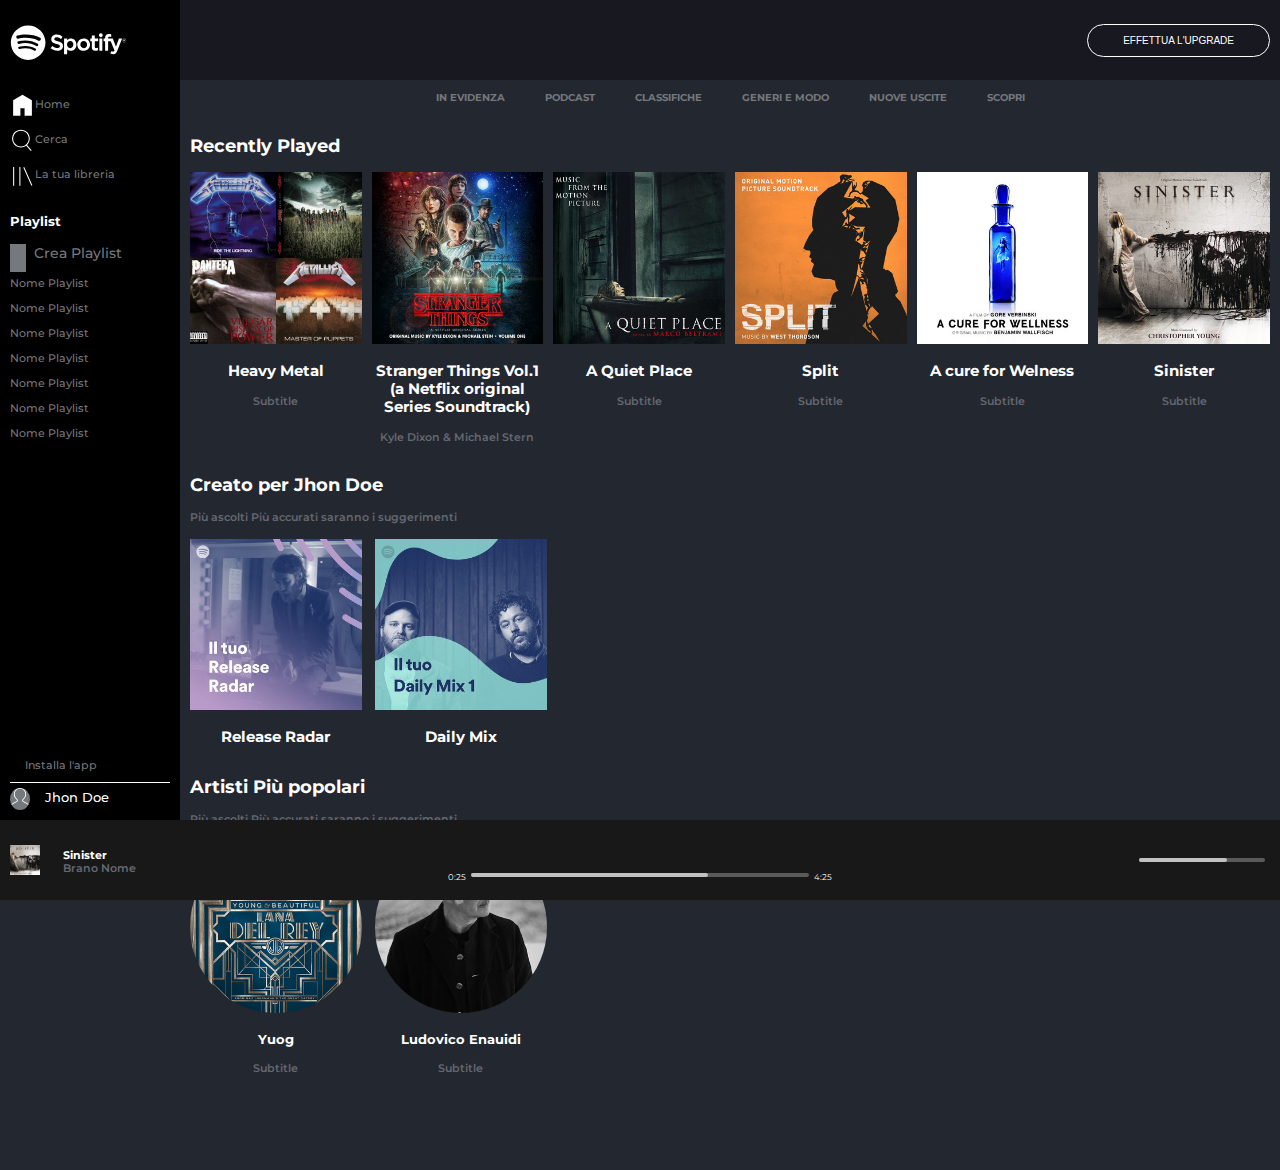
==== commit c86ee2ff: "Spotify - CSS aggiunta media query max-height Topbar - modifica opacità e z-index Sidebar - Aggiunta" ====
--- a/index.html
+++ b/index.html
@@ -39,7 +39,7 @@
               <li><a class="ms-search" href="#"><img src="img/libreria.svg" alt="libreria"><span class="collapse">La tua libreria</span></a></li>
             </ul>
             <h3 class="collapse">Playlist</h3>
-            <ul class="playlist">
+            <ul class="playlist scroll">
               <li><a class="ms-list" href="#"><i class=" collapse fas fa-plus"></i><span class="collapse">Crea Playlist</span></a></li>
               <li><a class="ms-list" href="#"><span class="collapse">Nome Playlist</span></a></li>
               <li><a class="ms-list" href="#"><span class="collapse">Nome Playlist</span></a></li>
@@ -246,7 +246,7 @@
             <span><a href="#">4:25</a></span>
           </div>
         </div>
-        <!--    ...........Terza Sezione AUDIO-SETTINGS................  -->
+        <!--    ...........Sezione AUDIO-SETTINGS................  -->
         <div class="audio-settings centratura">
           <button type="button" name="button"><i class="fas fa-sliders-h"></i></button>
           <button type="button" name="button"><i class="fas fa-tv"></i></button>
--- a/css/style.css
+++ b/css/style.css
@@ -56,14 +56,14 @@
 #top-bar{
   position: fixed;
   top:0;
-  left:0;
-  width: 100%;
+  left:180px;
+  width: calc(100% - 180px);
   height:80px;
-  z-index: 900;
+  z-index: 800;
   display: flex;
   justify-content: flex-end;
   align-items: center;
-  background-color: rgb(24, 24, 33);
+  background-color: rgba(24, 24, 33,1);
 }
 
 #top-bar button{
@@ -76,7 +76,22 @@
 }
 
 /* ...............................SIDEBAR ................................. */
-#side-bar{
+#side-bar {
+  position: fixed;
+  top: 0;
+  left: 0;
+  width: 180px;
+  height: 100vh;
+  z-index: 980;
+  padding-top: 25px;
+  background-color: rgb(0, 0, 0);
+  display: flex;
+  flex-direction: column;
+  justify-content: space-between;
+  flex-wrap: nowrap;
+}
+
+/* #side-bar{
   position: fixed;
   top:0;
   left:0;
@@ -85,7 +100,7 @@
   z-index: 980;
   padding-top:25px;
   background-color: rgb(0, 0, 0);
-}
+} */
 
 #side-bar a {
   color:#75787c;
@@ -151,11 +166,15 @@
   vertical-align: middle;
 }
 
+
+#side-bar .section1 .scroll{
+overflow-y: hidden;
+height:calc(100vh / 3);
+}
+
 #side-bar .section2{
-  position:absolute;
-  bottom:80px;
+  padding-bottom:80px;
   max-width:160px;
-  padding-top: 20px;
   width:100%;
   background-color: rgb(0, 0, 0);
 }
@@ -496,11 +515,16 @@
 
 #side-bar .song-playing .profile:hover img {
   background-color: black;
-  filter: invert();
+  filter: invert(100%);
 }
 
 /* ......................MEDIA QUERIES................................... */
 @media all and (max-width:575px) {
+
+  #top-bar{
+    width:calc(100% - 50px);
+    left:50px;
+  }
 
 /* nuove dimensioni della SideBar */
   #side-bar{
@@ -543,6 +567,7 @@
     width: calc(100% - 50px);
     margin-left: 50px!important;
   }
+
 }
 
 /* .......MEDIA QUERY SM.................................................... */
@@ -565,6 +590,8 @@
   .spotify-sections .content:nth-of-type(even) {
     margin-right:0;
   }
+
+
 }
 
 /* ......................MEDIA QUERY MD .................................*/
@@ -587,6 +614,7 @@
   .spotify-sections .content:nth-of-type(4) {
     margin-right:0;
   }
+
 }
 
 /* ......................MEDIA QUERY LG....................................*/
@@ -608,3 +636,20 @@
     text-align: center;
   }
 }
+
+/* ......................MEDIA QUERY ALTEZZE....................................*/
+@media all and (max-height:570px) {
+
+#side-bar .section1 .scroll{
+  overflow-y: scroll!important;
+  height:calc((100vh - 80px ) / 3);
+}
+
+/* ......................MEDIA QUERY ALTEZZE....................................*/
+@media all and (max-height:135px) {
+  #top-bar{
+    z-index: 1000;
+    background-color: rgba(24, 24, 33,.4);
+  }
+
+}
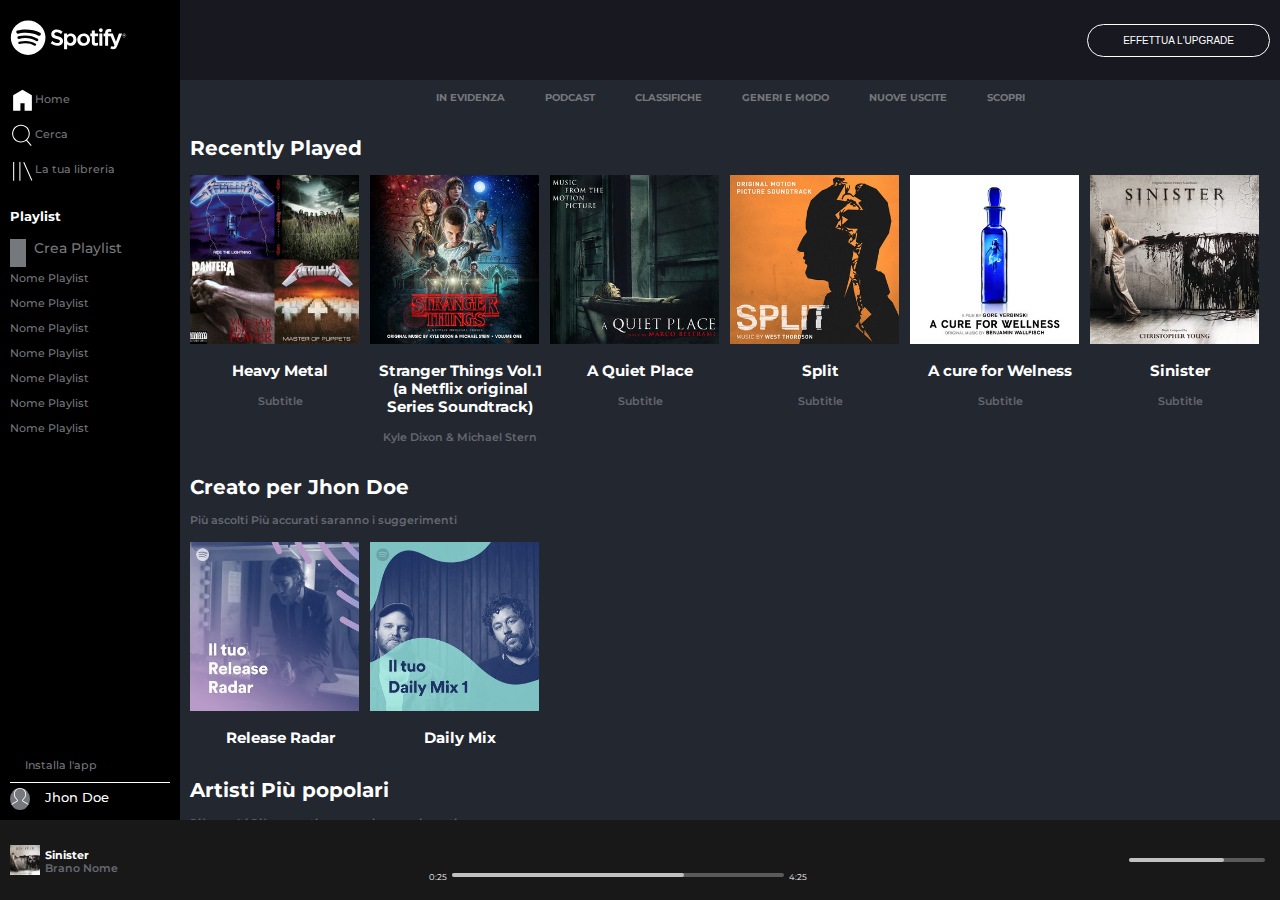
==== commit 4140088b: "Spotify - correzione Integrale della struttura HTML e relativo CSS" ====
--- a/index.html
+++ b/index.html
@@ -14,56 +14,51 @@
   </head>
 
   <body>
-    <!-- header di pagina  -->
-    <header>
-      <!-- Fixed header Item - Link to Premium account - Always visible -->
-      <div id="top-bar" class="centratura">
-        <button type="button" name="button">EFFETTUA L'UPGRADE</button>
-      </div>
-    </header>
-    <main >
-        <!-- ...................SIDE BAR ..............................  -->
-      <aside class="">
-        <nav id="side-bar" class="centratura">
-          <!-- .........SIDEBAR   Prima Sezione ................  -->
-          <div class="section1">
-
-            <div class="main-logo">
-              <a href="#"><img src="img/logo.svg" alt="main-logo"></a>
-              <a href="#"><img src="img/logo-small.svg" alt="logo-small"></a>
-            </div>
-
-            <ul class="usersearch">
-              <li><a class="ms-search" href="#"><img src="img/home.svg" alt="home"><span class="collapse">Home</span></a></li>
-              <li><a class="ms-search" href="#"><img src="img/search.svg" alt="search"><span class="collapse">Cerca</span></a></li>
-              <li><a class="ms-search" href="#"><img src="img/libreria.svg" alt="libreria"><span class="collapse">La tua libreria</span></a></li>
-            </ul>
-            <h3 class="collapse">Playlist</h3>
-            <ul class="playlist scroll">
-              <li><a class="ms-list" href="#"><i class=" collapse fas fa-plus"></i><span class="collapse">Crea Playlist</span></a></li>
-              <li><a class="ms-list" href="#"><span class="collapse">Nome Playlist</span></a></li>
-              <li><a class="ms-list" href="#"><span class="collapse">Nome Playlist</span></a></li>
-              <li><a class="ms-list" href="#"><span class="collapse">Nome Playlist</span></a></li>
-              <li><a class="ms-list" href="#"><span class="collapse">Nome Playlist</span></a></li>
-              <li><a class="ms-list" href="#"><span class="collapse">Nome Playlist</span></a></li>
-              <li><a class="ms-list" href="#"><span class="collapse">Nome Playlist</span></a></li>
-              <li><a class="ms-list" href="#"><span class="collapse">Nome Playlist</span></a></li>
-            </ul>
-          </div>
-          <!-- SIDEBAR  Seconda Sezione che segue il movimento in altezza della BOTTOMBAR.............   -->
-          <div class="section2">
-            <ul class="song-playing">
-              <li><a class="profile" href="#"><i class="far fa-arrow-alt-circle-down"></i><span class="collapse">Installa l'app</span></a></li>
-              <li><a class="profile" href="#"><img class="radius" src="img/profile.svg" alt="profile"><span class="user collapse">Jhon Doe</span></a></li>
-            </ul>
-          </div>
-        </nav>
-      </aside>
-
-      <!--     .............MAIN SEZIONE PRINCIPALE CONTENUTI..........................    -->
-        <!--     .............Prima Sezione - MENU..........................    -->
-
-      <section class="main centratura">
+
+    <main>
+      <!-- ..........................SIDE BAR........................  -->
+      <nav id="side-bar" class="centratura">
+        <div class="section1">
+          <div class="main-logo">
+            <a href="#"><img src="img/logo.svg" alt="main-logo"></a>
+            <a href="#"><img src="img/logo-small.svg" alt="logo-small"></a>
+          </div>
+
+          <ul class="usersearch">
+            <li><a class="ms-search" href="#"><img src="img/home.svg" alt="home"><span class="collapse">Home</span></a></li>
+            <li><a class="ms-search" href="#"><img src="img/search.svg" alt="search"><span class="collapse">Cerca</span></a></li>
+            <li><a class="ms-search" href="#"><img src="img/libreria.svg" alt="libreria"><span class="collapse">La tua libreria</span></a></li>
+          </ul>
+
+          <h3 class="collapse">Playlist</h3>
+          <ul class="playlist scroll">
+            <li><a class="ms-list" href="#"><i class=" collapse fas fa-plus"></i><span class="collapse">Crea Playlist</span></a></li>
+            <li><a class="ms-list" href="#"><span class="collapse">Nome Playlist</span></a></li>
+            <li><a class="ms-list" href="#"><span class="collapse">Nome Playlist</span></a></li>
+            <li><a class="ms-list" href="#"><span class="collapse">Nome Playlist</span></a></li>
+            <li><a class="ms-list" href="#"><span class="collapse">Nome Playlist</span></a></li>
+            <li><a class="ms-list" href="#"><span class="collapse">Nome Playlist</span></a></li>
+            <li><a class="ms-list" href="#"><span class="collapse">Nome Playlist</span></a></li>
+            <li><a class="ms-list" href="#"><span class="collapse">Nome Playlist</span></a></li>
+          </ul>
+        </div>
+        <!-- SIDEBAR  Seconda Sezione che segue il movimento in altezza della BOTTOMBAR.............   -->
+
+        <ul class="song-playing">
+          <li><a class="profile" href="#"><i class="far fa-arrow-alt-circle-down"></i><span class="collapse">Installa l'app</span></a></li>
+          <li><a class="profile" href="#"><img class="radius" src="img/profile.svg" alt="profile"><span class="user collapse">Jhon Doe</span></a></li>
+        </ul>
+
+      </nav>
+
+      <!-- ..........................MAIN SECTION........................  -->
+      <div id="main-section" class="centratura">
+
+        <div id="top-bar">
+          <button type="button" name="button">EFFETTUA L'UPGRADE</button>
+        </div>
+
+        <!-- ..............MAIN SECTION NAVBAR...........  -->
         <nav>
           <ul id="info-bar">
             <li class="menu">
@@ -92,129 +87,127 @@
             </li>
           </ul>
         </nav>
-      </section>
-
-      <!--     ..........Seconda Sezione Recently Played............    -->
-      <section class="main centratura">
-        <h2 class="title">Recently Played</h2>
-        <div id="recently-played" class="spotify-sections">
-
-          <div class="content">
-            <div class="img-cover overlay">
-              <img src="img/metal_lifting.jpg" alt="Metal">
-              <a href="#"><i class="project-overlay far fa-play-circle"></i></a>
-            </div>
-            <h3><a href="#">Heavy Metal</a></h3>
-            <h4>Subtitle</h4>
-          </div>
-
-          <div class="content">
-            <div class="img-cover overlay">
-              <img src="img/stranger.jpeg" alt="stranger">
-              <a href="#"><i class="project-overlay far fa-play-circle"></i></a>
-            </div>
-            <h3><a href="#">Stranger Things Vol&#46;1 &lpar;a Netflix original Series Soundtrack&rpar;</a></h3>
-            <h4>Kyle Dixon & Michael Stern</h4>
-          </div>
-
-          <div class="content">
-            <div class="img-cover overlay">
-              <img src="img/aquietplace.jpeg" alt="quiet">
-              <a href="#"><i class="project-overlay far fa-play-circle"></i></a>
-            </div>
-            <h3><a href="#">A Quiet Place</a></h3>
-            <h4>Subtitle</h4>
-          </div>
-
-          <div class="content">
-            <div class="img-cover overlay">
-              <img src="img/split.jpeg" alt="split">
-              <a href="#"><i class="project-overlay far fa-play-circle"></i></a>
-            </div>
-            <h3><a href="#">Split</a></h3>
-            <h4>Subtitle</h4>
-          </div>
-
-          <div class="content">
-            <div class="img-cover overlay">
-              <img src="img/cure.jpeg" alt="Cure">
-              <a href="#"><i class="project-overlay far fa-play-circle"></i></a>
-            </div>
-            <h3><a href="#">A cure for Welness</a></h3>
-            <h4>Subtitle</h4>
-          </div>
-
-
-          <div class="content">
-            <div class="img-cover overlay">
-              <img src="img/sinister.jpeg" alt="sinister">
-              <a href="#"><i class="project-overlay far fa-play-circle"></i></a>
-            </div>
-            <h3><a href="#">Sinister</a></h3>
-            <h4>Subtitle</h4>
-          </div>
-
-        </div>
-      </section>
-
-        <!--     ..........Terza Sezione Creato Per............    -->
-      <section class="main centratura">
-        <h2 class="title">Creato per Jhon Doe</h2>
-        <p class="title">Pi&ugrave; ascolti Pi&ugrave; accurati saranno i suggerimenti</p>
-        <div id="suggested-artist" class="spotify-sections">
-
-          <div class="content">
-            <div class="img-cover overlay">
-              <img src="img/radar.jpeg" alt="radar">
-              <a href="#"><i class="project-overlay far fa-play-circle"></i></a>
-            </div>
-            <h3><a href="#">Release Radar</a></h3>
-          </div>
-
-          <div class="content">
-            <div class="img-cover overlay">
-              <img src="img/mixdaily.jpeg" alt="mix">
-              <a href="#"><i class="project-overlay far fa-play-circle"></i></a>
-            </div>
-            <h3><a href="#">Daily Mix</a></h3>
-          </div>
-
-        </div>
-      </section>
-
-      <!--     ..........Quarta Sezione Artisti Pi&ugrave; popolari............    -->
-      <section class="main centratura">
-        <h2 class="title">Artisti Pi&ugrave; popolari</h2>
-        <p class="title">Pi&ugrave; ascolti Pi&ugrave; accurati saranno i suggerimenti</p>
-        <div id="popular-artist" class="spotify-sections">
-
-          <div class="content">
-            <div class="img-cover overlay">
-              <img src="img/youg.jpeg" alt="youg">
-              <a href="#"><i class="radius project-overlay far fa-play-circle"></i></a>
-            </div>
-            <h3>Yuog</h3>
-            <h4>Subtitle</h4>
-          </div>
-
-          <div class="content">
-            <div class="img-cover overlay">
-              <img src="img/einaudi.jpeg" alt="einaudi">
-              <a href="#"><i class=" radius project-overlay far fa-play-circle"></i></a>
-            </div>
-            <h3>Ludovico Enauidi</h3>
-            <h4>Subtitle</h4>
-          </div>
-        </div>
-      </section>
-
+
+        <!-- ..............MAIN SECTION RECENTLY PLAYED...........  -->
+        <section>
+          <h2 class="title">Recently Played</h2>
+          <div id="recently-played" class="spotify-sections">
+
+            <div class="content">
+              <div class="img-cover overlay">
+                <img src="img/metal_lifting.jpg" alt="Metal">
+                <a href="#"><i class="project-overlay far fa-play-circle"></i></a>
+              </div>
+              <h3><a href="#">Heavy Metal</a></h3>
+              <h4>Subtitle</h4>
+            </div>
+
+            <div class="content">
+              <div class="img-cover overlay">
+                <img src="img/stranger.jpeg" alt="stranger">
+                <a href="#"><i class="project-overlay far fa-play-circle"></i></a>
+              </div>
+              <h3><a href="#">Stranger Things Vol&#46;1 &lpar;a Netflix original Series Soundtrack&rpar;</a></h3>
+              <h4>Kyle Dixon & Michael Stern</h4>
+            </div>
+
+            <div class="content">
+              <div class="img-cover overlay">
+                <img src="img/aquietplace.jpeg" alt="quiet">
+                <a href="#"><i class="project-overlay far fa-play-circle"></i></a>
+              </div>
+              <h3><a href="#">A Quiet Place</a></h3>
+              <h4>Subtitle</h4>
+            </div>
+
+            <div class="content">
+              <div class="img-cover overlay">
+                <img src="img/split.jpeg" alt="split">
+                <a href="#"><i class="project-overlay far fa-play-circle"></i></a>
+              </div>
+              <h3><a href="#">Split</a></h3>
+              <h4>Subtitle</h4>
+            </div>
+
+            <div class="content">
+              <div class="img-cover overlay">
+                <img src="img/cure.jpeg" alt="Cure">
+                <a href="#"><i class="project-overlay far fa-play-circle"></i></a>
+              </div>
+              <h3><a href="#">A cure for Welness</a></h3>
+              <h4>Subtitle</h4>
+            </div>
+
+
+            <div class="content">
+              <div class="img-cover overlay">
+                <img src="img/sinister.jpeg" alt="sinister">
+                <a href="#"><i class="project-overlay far fa-play-circle"></i></a>
+              </div>
+              <h3><a href="#">Sinister</a></h3>
+              <h4>Subtitle</h4>
+            </div>
+
+          </div>
+        </section>
+
+        <!-- ..............MAIN SECTION SUGGESTED ARTIST...........  -->
+        <section>
+          <h2 class="title">Creato per Jhon Doe</h2>
+          <p class="title">Pi&ugrave; ascolti Pi&ugrave; accurati saranno i suggerimenti</p>
+          <div id="suggested-artist" class="spotify-sections">
+
+            <div class="content">
+              <div class="img-cover overlay">
+                <img src="img/radar.jpeg" alt="radar">
+                <a href="#"><i class="project-overlay far fa-play-circle"></i></a>
+              </div>
+              <h3><a href="#">Release Radar</a></h3>
+            </div>
+
+            <div class="content">
+              <div class="img-cover overlay">
+                <img src="img/mixdaily.jpeg" alt="mix">
+                <a href="#"><i class="project-overlay far fa-play-circle"></i></a>
+              </div>
+              <h3><a href="#">Daily Mix</a></h3>
+            </div>
+          </div>
+        </section>
+        <!-- ..............MAIN SECTION POPULAR ARTIST...........  -->
+        <section>
+          <h2 class="title">Artisti Pi&ugrave; popolari</h2>
+          <p class="title">Pi&ugrave; ascolti Pi&ugrave; accurati saranno i suggerimenti</p>
+          <div id="popular-artist" class="spotify-sections">
+
+            <div class="content">
+              <div class="img-cover overlay">
+                <img src="img/youg.jpeg" alt="youg">
+                <a href="#"><i class="radius project-overlay far fa-play-circle"></i></a>
+              </div>
+              <h3>Yuog</h3>
+              <h4>Subtitle</h4>
+            </div>
+
+            <div class="content">
+              <div class="img-cover overlay">
+                <img src="img/einaudi.jpeg" alt="einaudi">
+                <a href="#"><i class=" radius project-overlay far fa-play-circle"></i></a>
+              </div>
+              <h3>Ludovico Enauidi</h3>
+              <h4>Subtitle</h4>
+            </div>
+          </div>
+        </section>
+
+      </div>
     </main>
   <!--       .................BOTTOM BAR............................  -->
     <footer>
-      <div id="bottom-bar">
+      <div id="bottom-bar" class="centratura">
 
         <!--    ...........Prima Sezione NOW-PLAYING................  -->
-        <div class="now-playing centratura">
+        <div class="now-playing">
           <div class="img-cover">
             <img src="img/sinister.jpeg" alt="sinister">
           </div>
@@ -247,7 +240,7 @@
           </div>
         </div>
         <!--    ...........Sezione AUDIO-SETTINGS................  -->
-        <div class="audio-settings centratura">
+        <div class="audio-settings">
           <button type="button" name="button"><i class="fas fa-sliders-h"></i></button>
           <button type="button" name="button"><i class="fas fa-tv"></i></button>
           <button type="button" name="button"><i class="fas fa-volume-up"></i></button>
@@ -261,5 +254,6 @@
 
       </div>
     </footer>
+
   </body>
 </html>
--- a/css/style.css
+++ b/css/style.css
@@ -6,7 +6,7 @@
 }
 
 body{
-  background-color: rgb(35, 39, 47);
+  background-color:black;
   font-family: 'Montserrat', sans-serif;
   font-size: 12px;
   width:100%;
@@ -24,7 +24,7 @@
 h2{
   color:white;
   padding: 15px 0;
-  font-size: 1.5em;
+  font-size: 1.7em;
   font-weight: 700;
 }
 
@@ -55,15 +55,17 @@
 /* ............................TOP BAR.............................  */
 #top-bar{
   position: fixed;
+  padding-right: 10px;
   top:0;
-  left:180px;
+  right: 0;
   width: calc(100% - 180px);
   height:80px;
-  z-index: 800;
+  z-index: 100;
   display: flex;
   justify-content: flex-end;
   align-items: center;
   background-color: rgba(24, 24, 33,1);
+  overflow-y: hidden;
 }
 
 #top-bar button{
@@ -77,30 +79,27 @@
 
 /* ...............................SIDEBAR ................................. */
 #side-bar {
-  position: fixed;
-  top: 0;
-  left: 0;
+  float: left;
   width: 180px;
-  height: 100vh;
+  height:calc(100vh - 80px);
   z-index: 980;
-  padding-top: 25px;
   background-color: rgb(0, 0, 0);
   display: flex;
   flex-direction: column;
   justify-content: space-between;
+  align-items: flex-start;
   flex-wrap: nowrap;
 }
 
-/* #side-bar{
-  position: fixed;
-  top:0;
-  left:0;
-  width:180px;
-  height: 100%;
-  z-index: 980;
-  padding-top:25px;
-  background-color: rgb(0, 0, 0);
-} */
+#side-bar .song-playing{
+  align-self: flex-end;
+}
+
+#side-bar .playlist.scroll{
+  overflow-y: hidden;
+  height:calc(100vh / 3);
+  }
+
 
 #side-bar a {
   color:#75787c;
@@ -119,6 +118,7 @@
 }
 
 #side-bar .main-logo{
+  padding-top:20px;
   padding-bottom:30px;
 }
 
@@ -166,19 +166,6 @@
   vertical-align: middle;
 }
 
-
-#side-bar .section1 .scroll{
-overflow-y: hidden;
-height:calc(100vh / 3);
-}
-
-#side-bar .section2{
-  padding-bottom:80px;
-  max-width:160px;
-  width:100%;
-  background-color: rgb(0, 0, 0);
-}
-
 #side-bar ul.song-playing li:last-of-type{
   border-top: 1px solid white;
   padding-top: 5px;
@@ -198,28 +185,19 @@
   font-size: 1.2em;
 }
 
-/* - SEZIONE CONTENUTO MAIN........... ................................... */
-section:first-of-type{
-  margin-top: 80px;
-}
-
-section.main{
-  width: calc(100vw - 180px);
-  max-width: 1600px;
-  margin-left: 180px;
-  display: flex;
-  flex-flow: wrap row;
-  justify-content: center;
-}
-
-/* altezza dell'ultima sezione maggiorata della dimensione della BOTTOM BAR */
-#popular-artist >div:last-of-type{
-  height:calc(100% + 80px);
-}
-
 /* - SEZIONE CONTENUTO MAIN................INFOBAR.................... */
+
+#main-section{
+  width:calc(100% - 180px);
+  float: left;
+  overflow-y: scroll;
+  height: calc(100vh - 80px);
+  background-color:rgb(35, 39, 47);
+}
+
 #info-bar{
-  width:100%;;
+  padding-top: 80px;
+  width:100%;
   display: flex;
   flex-wrap: wrap;
   justify-content: center;
@@ -256,34 +234,17 @@
 }
 
 /* SEZIONE CONTENUTO MAIN............................. PAGINA SPOTIFY */
-section .title{
-  width: 100%;
-  text-align: left;
-}
 
 #recently-played , #suggested-artist , #popular-artist {
   display: flex;
-  justify-content: space-between;
-  flex-wrap: nowrap;
-  width:100%;
-}
-
-.spotify-sections .content{
-  width: calc((100% - (10px * 5)) / 6);
-  margin-right: 10px;
-  min-width: 160px;
-  height:auto;
+  justify-content:flex-start;
+  flex-wrap: wrap;
+  width:100%;
+}
+
+.spotify-sections .content {
+  width: calc(100% / 6);
   text-align: center;
-}
-
-/* elemento  utilizzato per riempire spazi vuoti delle righe a dx */
- #suggested-artist::after , #popular-artist::after{
-  content:"";
-  min-width: calc((100% / 6) * 4);;
-}
-
-.spotify-sections .content:last-of-type {
-  margin-right:0;
 }
 
 /* SEZIONE CONTENUTO MAIN.........................STILI IMMAGINI */
@@ -291,29 +252,31 @@
   border-radius: 50%;
 }
 
+/*....SEZIONE IMMAGINI DELLA SEZIONE SPOTIFY..................... */
+.img-cover.overlay {
+  position: relative;
+   width: 94%;
+  max-width: 180px;
+}
+
 .spotify-sections .content .img-cover img{
   width: 100%;
+  max-width: 180px;
   height: auto;
-}
-
-.img-cover.overlay {
-  position: relative;
-  max-width: 100%;
 }
 
 .project-overlay {
   font-size: 4.5em;
-  line-height: 100%;
+  line-height: 1em;
   position: absolute;
-  top: 0;
-  left: 0;
-  width: 100%;
-  height: 100%;
+  top: 50%;
+  left: 50%;
   background-color: rgb(0, 0, 0,0.4);
   opacity:0;
   color: #fff;
-  padding: 38%;
+  padding: 35%;
   transition: 0.3s ease-in-out;
+  transform: translate(-50% ,-50%);
 }
 
 /* .............BOTTOM BAR..................................... */
@@ -334,7 +297,7 @@
 /* .............BOTTOM BAR / SEZ NOW-PLAYING................ */
 #bottom-bar .now-playing{
   padding-right: 0;
-  width: 180px;
+  max-width: 180px;
   height:50px;
   display:flex;
   justify-content: space-between;
@@ -365,7 +328,6 @@
   color: #75787c;
   padding:2px 6px;
 }
-
 
 /* ..........BOTTOM BAR /  MUSIC-PLAYER.......................... */
 #bottom-bar .music-player{
@@ -519,20 +481,46 @@
 }
 
 /* ......................MEDIA QUERIES................................... */
+
+@media all  and (max-width:340px){
+
+  .spotify-sections .content {
+    width: 80%!important;
+    text-align: center;
+  }
+
+  .img-cover.overlay {
+    position: relative;
+    width: 94%;
+    max-width: 200px!important;
+  }
+
+  .spotify-sections .content .img-cover img{
+    width: 100%;
+    max-width: 200px;
+    height: auto;
+  }
+}
+/* .............MEDIA QUERY XS................................... */
 @media all and (max-width:575px) {
 
   #top-bar{
-    width:calc(100% - 50px);
-    left:50px;
+    width:calc(100% - 45px);
+    right:0;
+  }
+
+  #main-section{
+    width:calc(100% - 45px)!important;
   }
 
 /* nuove dimensioni della SideBar */
   #side-bar{
-    width:50px!important;
+    width:45px!important;
     padding-top:5px;
   }
 
   #side-bar .main-logo{
+    padding-top:20px;
     padding-bottom:10px;
   }
 
@@ -545,11 +533,7 @@
     border-top: 0;
   }
 
-  #side-bar .section2{
-    max-width:35px;
-  }
-
- /* elementi della sidebar cje devono essere nascosti */
+ /* elementi della sidebar che devono essere nascosti */
   .collapse{
     display:none;
   }
@@ -562,77 +546,35 @@
     display:block;
     width:25px;
   }
-
-  section.main {
-    width: calc(100% - 50px);
-    margin-left: 50px!important;
-  }
-
 }
 
 /* .......MEDIA QUERY SM.................................................... */
 @media all  and (max-width:767px){
 
-  #recently-played , #suggested-artist , #popular-artist {
-    display: flex;
-    justify-content:flex-start;
-    align-content: flex-start;
-    flex-wrap: wrap;
-    width:100vw;
-  }
-  .spotify-sections .content{
-    width: calc((100% - (10px * 1)) / 2);
-    margin-right: 10px;
-    min-width: 60px;
-    height:auto;
+  .spotify-sections .content {
+    width: calc(100% / 2);
     text-align: center;
   }
-  .spotify-sections .content:nth-of-type(even) {
-    margin-right:0;
-  }
-
+
+  .img-cover.overlay {
+    position: relative;
+    width: 94%;
+    max-width: 400px;
+  }
+
+  .spotify-sections .content .img-cover img{
+    width: 100%;
+    max-width: 400px;
+    height: auto;
+  }
 
 }
 
 /* ......................MEDIA QUERY MD .................................*/
 @media all and (min-width:768px) and (max-width:992px){
 
-  #recently-played , #suggested-artist , #popular-artist {
-    display: flex;
-    justify-content:flex-start;
-    align-content: flex-start;
-    flex-wrap: wrap;
-    width:100%;
-  }
-  .spotify-sections .content{
-    width: calc((100% - (10px * 3)) / 4);
-    min-width:90px!important;
-    margin-right: 10px;
-    height:auto;
-    text-align: center;
-  }
-  .spotify-sections .content:nth-of-type(4) {
-    margin-right:0;
-  }
-
-}
-
-/* ......................MEDIA QUERY LG....................................*/
-@media all and (min-width:993px) and (max-width:3000px) {
-
-  #recently-played , #suggested-artist , #popular-artist {
-    display: flex;
-    justify-content: space-between;
-    flex-wrap: nowrap;
-    width:100%;
-  }
-
-  .spotify-sections .content{
-    width: calc((100% - (10px * 5)) / 6);
-    margin-right: 10px;
-    max-width: 220px;
-    min-width:90px!important;
-    height:auto;
+  .spotify-sections .content {
+    width: calc(100% / 4);
     text-align: center;
   }
 }
@@ -640,16 +582,18 @@
 /* ......................MEDIA QUERY ALTEZZE....................................*/
 @media all and (max-height:570px) {
 
-#side-bar .section1 .scroll{
-  overflow-y: scroll!important;
-  height:calc((100vh - 80px ) / 3);
+
+/* rendi visibile scrollbar della SIDEBAR per H inferiori a 576PX */
+  #side-bar .playlist.scroll{
+    overflow-y: scroll;
+    height:calc(100vh / 3);
+  }
 }
 
 /* ......................MEDIA QUERY ALTEZZE....................................*/
-@media all and (max-height:135px) {
+@media all and (max-height:80px) {
   #top-bar{
     z-index: 1000;
     background-color: rgba(24, 24, 33,.4);
   }
-
-}
+}
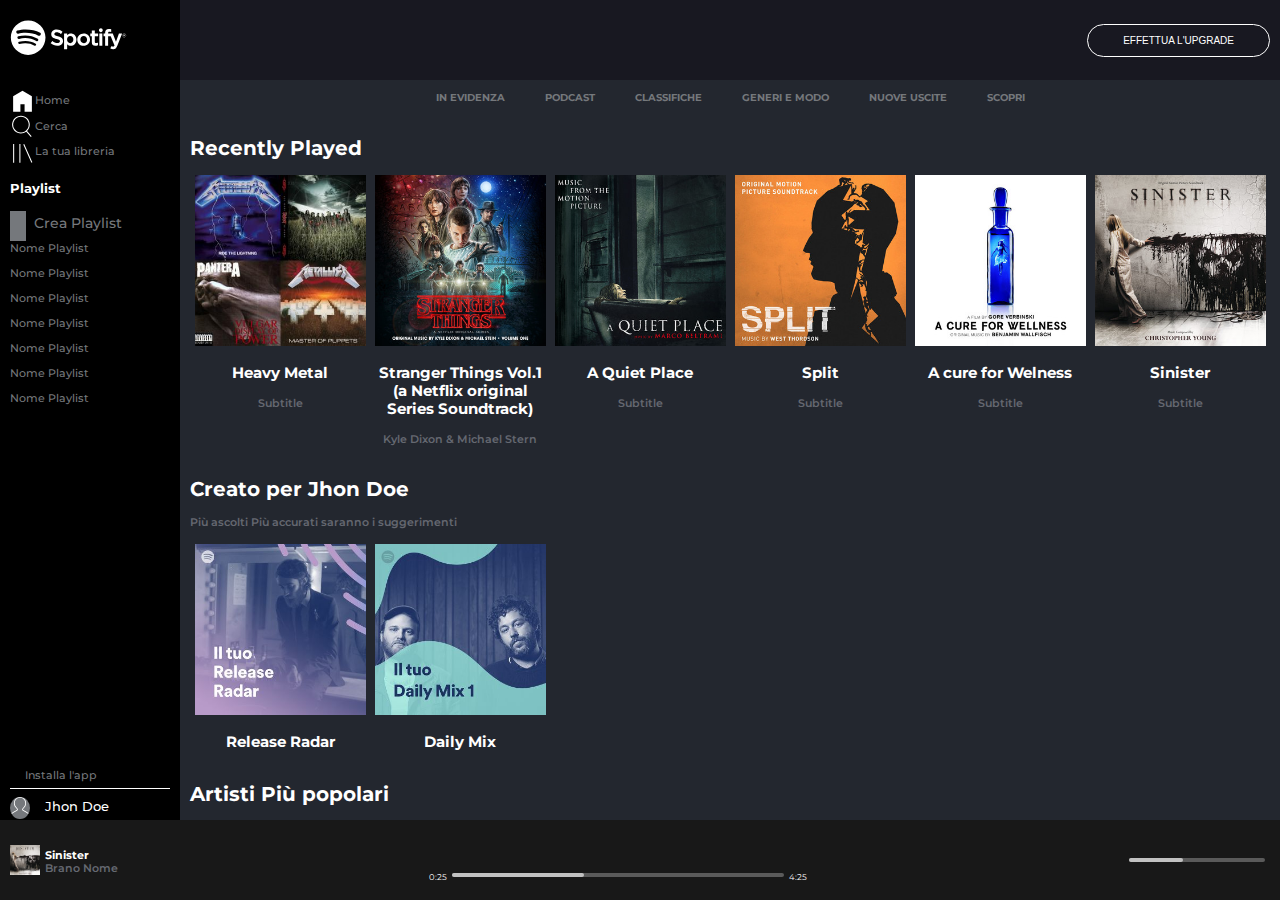
==== commit fbbdfd6c: "Spotify - Definitivo -  correzione top-bar utilizzo overflow al posto di position-fixed" ====
--- a/index.html
+++ b/index.html
@@ -52,154 +52,158 @@
       </nav>
 
       <!-- ..........................MAIN SECTION........................  -->
-      <div id="main-section" class="centratura">
-
-        <div id="top-bar">
+      <div id="main-section" >
+
+        <div id="top-bar" class="centratura">
           <button type="button" name="button">EFFETTUA L'UPGRADE</button>
         </div>
-
-        <!-- ..............MAIN SECTION NAVBAR...........  -->
-        <nav>
-          <ul id="info-bar">
-            <li class="menu">
-              <a href="#l-1">IN EVIDENZA</a>
-              <div id="l-1" class="linea"></div>
-            </li>
-            <li class="menu">
-              <a href="#l-2">PODCAST</a>
-              <div id="l-2" class="linea"></div>
-            </li>
-            <li class="menu">
-              <a href="#l-3">CLASSIFICHE</a>
-              <div id="l-3" class="linea"></div>
-            </li>
-            <li class="menu">
-              <a href="#l-4">GENERI E MODO</a>
-              <div id="l-4" class="linea"></div>
-            </li>
-            <li class="menu">
-              <a href="#l-5">NUOVE USCITE</a>
-              <div id="l-5" class="linea"></div>
-            </li>
-            <li class="menu">
-              <a href="#l-6">SCOPRI</a>
-              <div id="l-6" class="linea"></div>
-            </li>
-          </ul>
-        </nav>
-
-        <!-- ..............MAIN SECTION RECENTLY PLAYED...........  -->
-        <section>
-          <h2 class="title">Recently Played</h2>
-          <div id="recently-played" class="spotify-sections">
-
-            <div class="content">
-              <div class="img-cover overlay">
-                <img src="img/metal_lifting.jpg" alt="Metal">
-                <a href="#"><i class="project-overlay far fa-play-circle"></i></a>
+        <div class="content-wrapper">
+          <div class="overflow-container">
+            <div class="overflow-content centratura">
+          <!-- ..............MAIN SECTION NAVBAR...........  -->
+              <nav>
+                <ul id="nav-bar">
+                  <li class="menu">
+                    <a href="#l-1">IN EVIDENZA</a>
+                    <div id="l-1" class="linea"></div>
+                  </li>
+                  <li class="menu">
+                    <a href="#l-2">PODCAST</a>
+                    <div id="l-2" class="linea"></div>
+                  </li>
+                  <li class="menu">
+                    <a href="#l-3">CLASSIFICHE</a>
+                    <div id="l-3" class="linea"></div>
+                  </li>
+                  <li class="menu">
+                    <a href="#l-4">GENERI E MODO</a>
+                    <div id="l-4" class="linea"></div>
+                  </li>
+                  <li class="menu">
+                    <a href="#l-5">NUOVE USCITE</a>
+                    <div id="l-5" class="linea"></div>
+                  </li>
+                  <li class="menu">
+                    <a href="#l-6">SCOPRI</a>
+                    <div id="l-6" class="linea"></div>
+                  </li>
+                </ul>
+              </nav>
+
+              <!-- ..............MAIN SECTION RECENTLY PLAYED...........  -->
+              <section>
+                <h2 class="title">Recently Played</h2>
+                <div id="recently-played" class="spotify-sections">
+
+                  <div class="content">
+                    <div class="img-cover overlay">
+                      <img src="img/metal_lifting.jpg" alt="Metal">
+                      <a href="#"><i class="project-overlay far fa-play-circle"></i></a>
+                    </div>
+                    <h3><a href="#">Heavy Metal</a></h3>
+                    <h4>Subtitle</h4>
+                  </div>
+
+                  <div class="content">
+                    <div class="img-cover overlay">
+                      <img src="img/stranger.jpeg" alt="stranger">
+                      <a href="#"><i class="project-overlay far fa-play-circle"></i></a>
+                    </div>
+                    <h3><a href="#">Stranger Things Vol&#46;1 &lpar;a Netflix original Series Soundtrack&rpar;</a></h3>
+                    <h4>Kyle Dixon & Michael Stern</h4>
+                  </div>
+
+                  <div class="content">
+                    <div class="img-cover overlay">
+                      <img src="img/aquietplace.jpeg" alt="quiet">
+                      <a href="#"><i class="project-overlay far fa-play-circle"></i></a>
+                    </div>
+                    <h3><a href="#">A Quiet Place</a></h3>
+                    <h4>Subtitle</h4>
+                  </div>
+
+                  <div class="content">
+                    <div class="img-cover overlay">
+                      <img src="img/split.jpeg" alt="split">
+                      <a href="#"><i class="project-overlay far fa-play-circle"></i></a>
+                    </div>
+                    <h3><a href="#">Split</a></h3>
+                    <h4>Subtitle</h4>
+                  </div>
+
+                  <div class="content">
+                    <div class="img-cover overlay">
+                      <img src="img/cure.jpeg" alt="Cure">
+                      <a href="#"><i class="project-overlay far fa-play-circle"></i></a>
+                    </div>
+                    <h3><a href="#">A cure for Welness</a></h3>
+                    <h4>Subtitle</h4>
+                  </div>
+
+
+                  <div class="content">
+                    <div class="img-cover overlay">
+                      <img src="img/sinister.jpeg" alt="sinister">
+                      <a href="#"><i class="project-overlay far fa-play-circle"></i></a>
+                    </div>
+                    <h3><a href="#">Sinister</a></h3>
+                    <h4>Subtitle</h4>
+                  </div>
+
+                </div>
+              </section>
+
+              <!-- ..............MAIN SECTION SUGGESTED ARTIST...........  -->
+              <section>
+                <h2 class="title">Creato per Jhon Doe</h2>
+                <p class="title">Pi&ugrave; ascolti Pi&ugrave; accurati saranno i suggerimenti</p>
+                <div id="suggested-artist" class="spotify-sections">
+
+                  <div class="content">
+                    <div class="img-cover overlay">
+                      <img src="img/radar.jpeg" alt="radar">
+                      <a href="#"><i class="project-overlay far fa-play-circle"></i></a>
+                    </div>
+                    <h3><a href="#">Release Radar</a></h3>
+                  </div>
+
+                  <div class="content">
+                    <div class="img-cover overlay">
+                      <img src="img/mixdaily.jpeg" alt="mix">
+                      <a href="#"><i class="project-overlay far fa-play-circle"></i></a>
+                    </div>
+                    <h3><a href="#">Daily Mix</a></h3>
+                  </div>
+                </div>
+              </section>
+              <!-- ..............MAIN SECTION POPULAR ARTIST...........  -->
+              <section>
+              <h2 class="title">Artisti Pi&ugrave; popolari</h2>
+              <p class="title">Pi&ugrave; ascolti Pi&ugrave; accurati saranno i suggerimenti</p>
+              <div id="popular-artist" class="spotify-sections">
+
+                <div class="content">
+                  <div class="img-cover overlay">
+                    <img src="img/youg.jpeg" alt="youg">
+                    <a href="#"><i class="radius project-overlay far fa-play-circle"></i></a>
+                  </div>
+                  <h3>Yuog</h3>
+                  <h4>Subtitle</h4>
+                </div>
+
+                <div class="content">
+                  <div class="img-cover overlay">
+                    <img src="img/einaudi.jpeg" alt="einaudi">
+                    <a href="#"><i class=" radius project-overlay far fa-play-circle"></i></a>
+                  </div>
+                  <h3>Ludovico Enauidi</h3>
+                  <h4>Subtitle</h4>
+                </div>
               </div>
-              <h3><a href="#">Heavy Metal</a></h3>
-              <h4>Subtitle</h4>
-            </div>
-
-            <div class="content">
-              <div class="img-cover overlay">
-                <img src="img/stranger.jpeg" alt="stranger">
-                <a href="#"><i class="project-overlay far fa-play-circle"></i></a>
-              </div>
-              <h3><a href="#">Stranger Things Vol&#46;1 &lpar;a Netflix original Series Soundtrack&rpar;</a></h3>
-              <h4>Kyle Dixon & Michael Stern</h4>
-            </div>
-
-            <div class="content">
-              <div class="img-cover overlay">
-                <img src="img/aquietplace.jpeg" alt="quiet">
-                <a href="#"><i class="project-overlay far fa-play-circle"></i></a>
-              </div>
-              <h3><a href="#">A Quiet Place</a></h3>
-              <h4>Subtitle</h4>
-            </div>
-
-            <div class="content">
-              <div class="img-cover overlay">
-                <img src="img/split.jpeg" alt="split">
-                <a href="#"><i class="project-overlay far fa-play-circle"></i></a>
-              </div>
-              <h3><a href="#">Split</a></h3>
-              <h4>Subtitle</h4>
-            </div>
-
-            <div class="content">
-              <div class="img-cover overlay">
-                <img src="img/cure.jpeg" alt="Cure">
-                <a href="#"><i class="project-overlay far fa-play-circle"></i></a>
-              </div>
-              <h3><a href="#">A cure for Welness</a></h3>
-              <h4>Subtitle</h4>
-            </div>
-
-
-            <div class="content">
-              <div class="img-cover overlay">
-                <img src="img/sinister.jpeg" alt="sinister">
-                <a href="#"><i class="project-overlay far fa-play-circle"></i></a>
-              </div>
-              <h3><a href="#">Sinister</a></h3>
-              <h4>Subtitle</h4>
-            </div>
-
-          </div>
-        </section>
-
-        <!-- ..............MAIN SECTION SUGGESTED ARTIST...........  -->
-        <section>
-          <h2 class="title">Creato per Jhon Doe</h2>
-          <p class="title">Pi&ugrave; ascolti Pi&ugrave; accurati saranno i suggerimenti</p>
-          <div id="suggested-artist" class="spotify-sections">
-
-            <div class="content">
-              <div class="img-cover overlay">
-                <img src="img/radar.jpeg" alt="radar">
-                <a href="#"><i class="project-overlay far fa-play-circle"></i></a>
-              </div>
-              <h3><a href="#">Release Radar</a></h3>
-            </div>
-
-            <div class="content">
-              <div class="img-cover overlay">
-                <img src="img/mixdaily.jpeg" alt="mix">
-                <a href="#"><i class="project-overlay far fa-play-circle"></i></a>
-              </div>
-              <h3><a href="#">Daily Mix</a></h3>
-            </div>
-          </div>
-        </section>
-        <!-- ..............MAIN SECTION POPULAR ARTIST...........  -->
-        <section>
-          <h2 class="title">Artisti Pi&ugrave; popolari</h2>
-          <p class="title">Pi&ugrave; ascolti Pi&ugrave; accurati saranno i suggerimenti</p>
-          <div id="popular-artist" class="spotify-sections">
-
-            <div class="content">
-              <div class="img-cover overlay">
-                <img src="img/youg.jpeg" alt="youg">
-                <a href="#"><i class="radius project-overlay far fa-play-circle"></i></a>
-              </div>
-              <h3>Yuog</h3>
-              <h4>Subtitle</h4>
-            </div>
-
-            <div class="content">
-              <div class="img-cover overlay">
-                <img src="img/einaudi.jpeg" alt="einaudi">
-                <a href="#"><i class=" radius project-overlay far fa-play-circle"></i></a>
-              </div>
-              <h3>Ludovico Enauidi</h3>
-              <h4>Subtitle</h4>
-            </div>
-          </div>
-        </section>
-
+            </section>
+             </div> <!-- overflow-content centratura -->
+          </div> <!-- overflow-container -->
+        </div>  <!-- content-wrapper -->
       </div>
     </main>
   <!--       .................BOTTOM BAR............................  -->
--- a/css/style.css
+++ b/css/style.css
@@ -44,37 +44,12 @@
 a {
   text-decoration: none;
   color:rgb(101, 104, 113);
-
-}
+}
+
 p {
   padding-bottom: 15px;
   font-size: .9em;
   font-weight: 600;
-}
-
-/* ............................TOP BAR.............................  */
-#top-bar{
-  position: fixed;
-  padding-right: 10px;
-  top:0;
-  right: 0;
-  width: calc(100% - 180px);
-  height:80px;
-  z-index: 100;
-  display: flex;
-  justify-content: flex-end;
-  align-items: center;
-  background-color: rgba(24, 24, 33,1);
-  overflow-y: hidden;
-}
-
-#top-bar button{
-  font-size: 10px;
-  padding: 10px 35px;
-  border:1px solid white;
-  color:white;
-  border-radius:20px;
-  background-color: transparent;
 }
 
 /* ...............................SIDEBAR ................................. */
@@ -98,8 +73,7 @@
 #side-bar .playlist.scroll{
   overflow-y: hidden;
   height:calc(100vh / 3);
-  }
-
+}
 
 #side-bar a {
   color:#75787c;
@@ -149,9 +123,9 @@
 }
 
 #side-bar ul li{
-  padding-bottom: 10px;
+  line-height: 2em;
   list-style-type: none;
-  width:100%
+  width:100%;
 }
 
 /* simbolo del + della sidebar */
@@ -169,7 +143,6 @@
 #side-bar ul.song-playing li:last-of-type{
   border-top: 1px solid white;
   padding-top: 5px;
-  width:160px;
 }
 
 #side-bar ul.song-playing li span{
@@ -185,25 +158,66 @@
   font-size: 1.2em;
 }
 
-/* - SEZIONE CONTENUTO MAIN................INFOBAR.................... */
-
+/* - ..............SEZIONE CONTENUTO MAIN................................... */
+/* ............................TOP BAR.............................  */
+
+/*  TOP-BAR fixed height */
+#top-bar{
+  width:calc(100vw - 180px);
+  height:80px;
+  z-index: 100;
+  display: flex;
+  justify-content: flex-end;
+  align-items: center;
+  background-color: rgba(24, 24, 33,1);
+  overflow-y: hidden;
+}
+
+#top-bar button{
+  font-size: 10px;
+  padding: 10px 35px;
+  border:1px solid white;
+  color:white;
+  border-radius:20px;
+  background-color: transparent;
+}
+
+/* come creare barra superiore senza POSITION FIXED */
+/* contenitore per rendere main-section content in overflow e bloccare la top-bar */
+.content-wrapper {
+  display: flex;
+  flex: 1;
+  min-height: 0px; /* IMPORTANT: you need this for non-chrome browsers */
+}
+/* contenitore del contenuto overflowed */
+.overflow-container {
+  flex: 1;
+  overflow: auto;
+}
+/* il contenuto in overflow */
+.overflow-content {
+  height: 100vh;
+}
+
+/* MAIN-SECTION a container with flex-direction column */
 #main-section{
+  display: flex;
+  flex-direction: column;
   width:calc(100% - 180px);
   float: left;
-  overflow-y: scroll;
   height: calc(100vh - 80px);
   background-color:rgb(35, 39, 47);
 }
-
-#info-bar{
-  padding-top: 80px;
+/* ............................INFOBAR.............................  */
+#nav-bar{
   width:100%;
   display: flex;
   flex-wrap: wrap;
   justify-content: center;
 }
 
-#info-bar .menu{
+/* centratura del testo con linea verde sottostante */
+#nav-bar .menu{
   height: 40px;
   display: flex;
   flex-direction: column;
@@ -211,7 +225,7 @@
   align-items: center;
 }
 
-#info-bar .menu>div.linea{
+#nav-bar .menu>div.linea{
   display: none;
   width:30px;
   height: 2px;
@@ -219,12 +233,12 @@
   background-color: rgb(173, 255, 47);
 }
 
-#info-bar .menu a{
+#nav-bar .menu a{
   text-decoration: none;
   font-weight: bold;
 }
 
-#info-bar a {
+#nav-bar a {
   padding-right: 20px;
   padding-left: 20px;
   padding-bottom: 5px;
@@ -234,7 +248,6 @@
 }
 
 /* SEZIONE CONTENUTO MAIN............................. PAGINA SPOTIFY */
-
 #recently-played , #suggested-artist , #popular-artist {
   display: flex;
   justify-content:flex-start;
@@ -255,14 +268,13 @@
 /*....SEZIONE IMMAGINI DELLA SEZIONE SPOTIFY..................... */
 .img-cover.overlay {
   position: relative;
-   width: 94%;
-  max-width: 180px;
 }
 
 .spotify-sections .content .img-cover img{
-  width: 100%;
+  width: 95%;
   max-width: 180px;
   height: auto;
+  transition: filter 0.3s ease-in-out;
 }
 
 .project-overlay {
@@ -271,11 +283,10 @@
   position: absolute;
   top: 50%;
   left: 50%;
-  background-color: rgb(0, 0, 0,0.4);
   opacity:0;
   color: #fff;
   padding: 35%;
-  transition: 0.3s ease-in-out;
+  transition: 0.4s ease-in-out;
   transform: translate(-50% ,-50%);
 }
 
@@ -415,7 +426,7 @@
 #bottom-bar .playbar .playbar-bg .playbar-line{
   position: absolute;
   left:0px;
-  width:70%;
+  width:40%;
   height:4px;
   border-radius: 3px;
   background-color: #c1c1c1;
@@ -426,7 +437,7 @@
   display: none;
   font-size: 12px;
   color: #c1c1c1;
-  right:30%;
+  right:60%;
   line-height: 4px;
 }
 
@@ -435,7 +446,7 @@
   display: none;
   font-size: 10px;
   color: #c1c1c1;
-  right:30%;
+  right:60%;
   line-height: 3px;
 }
 
@@ -444,7 +455,11 @@
   opacity:1
 }
 
-#side-bar ul li:hover a , #info-bar li:hover a, #bottom-bar .now-playing button:hover {
+.spotify-sections .content .img-cover:hover img{
+  filter: brightness(40%);
+}
+
+#side-bar ul li:hover a , #nav-bar li:hover a, #bottom-bar .now-playing button:hover {
   color: white;
 }
 #side-bar ul li:hover i.fa-plus{
@@ -467,7 +482,7 @@
   transform: scale(.9);
 }
 
-#info-bar .menu>div.linea:target{
+#nav-bar .menu>div.linea:target{
   display: block;
 }
 
@@ -482,30 +497,21 @@
 
 /* ......................MEDIA QUERIES................................... */
 
-@media all  and (max-width:340px){
+@media all  and (max-width:320px){
 
   .spotify-sections .content {
-    width: 80%!important;
+    width: 100%!important;
     text-align: center;
   }
-
-  .img-cover.overlay {
-    position: relative;
-    width: 94%;
-    max-width: 200px!important;
-  }
-
   .spotify-sections .content .img-cover img{
-    width: 100%;
-    max-width: 200px;
-    height: auto;
+    max-width: 250px;
   }
 }
 /* .............MEDIA QUERY XS................................... */
 @media all and (max-width:575px) {
 
   #top-bar{
-    width:calc(100% - 45px);
+    width:calc(100vw - 45px);
     right:0;
   }
 
@@ -556,18 +562,9 @@
     text-align: center;
   }
 
-  .img-cover.overlay {
-    position: relative;
-    width: 94%;
+  .spotify-sections .content .img-cover img{
     max-width: 400px;
   }
-
-  .spotify-sections .content .img-cover img{
-    width: 100%;
-    max-width: 400px;
-    height: auto;
-  }
-
 }
 
 /* ......................MEDIA QUERY MD .................................*/
@@ -581,7 +578,6 @@
 
 /* ......................MEDIA QUERY ALTEZZE....................................*/
 @media all and (max-height:570px) {
-
 
 /* rendi visibile scrollbar della SIDEBAR per H inferiori a 576PX */
   #side-bar .playlist.scroll{
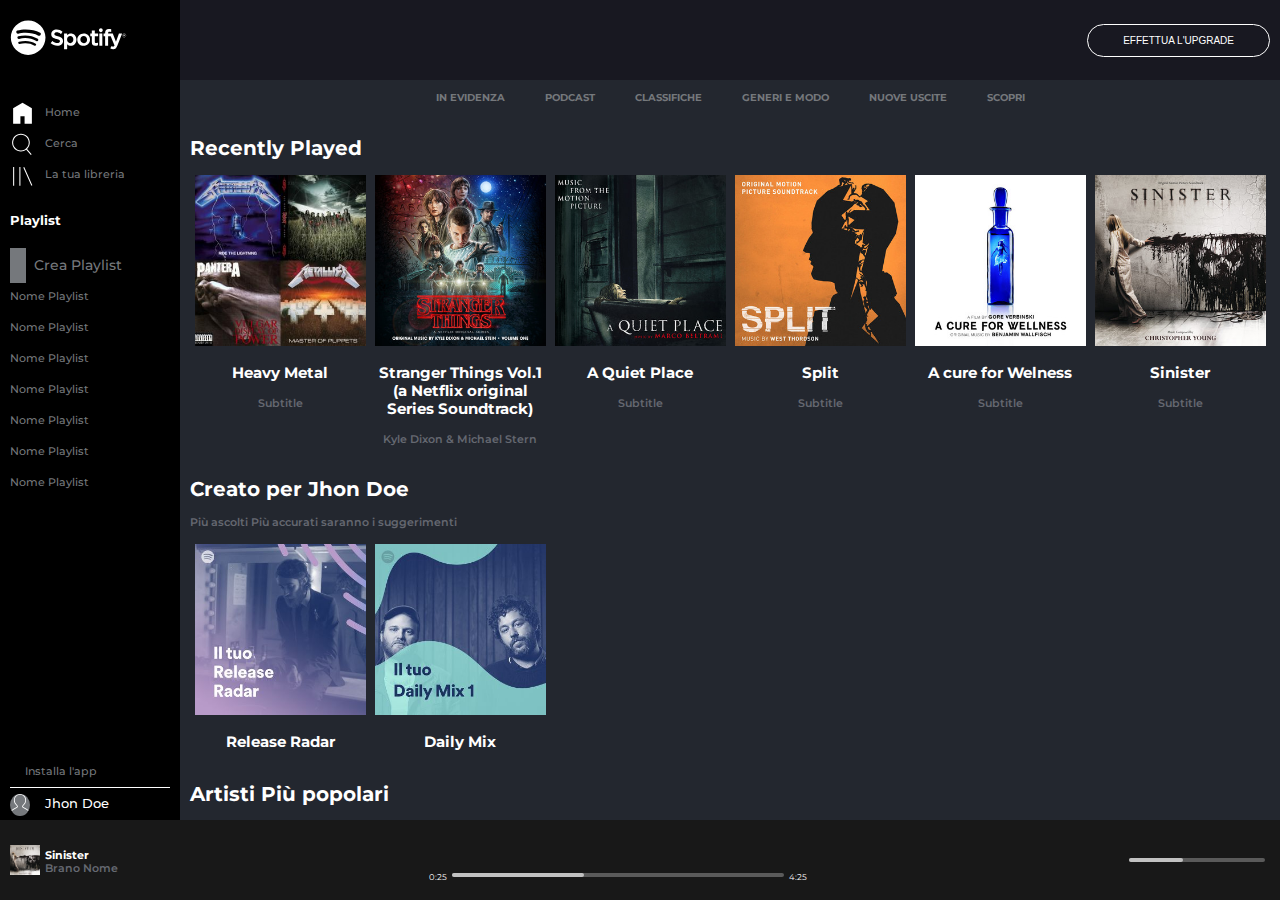
==== commit 3a87a508: "Spotify - Sidebar "playlist section" changing" ====
--- a/index.html
+++ b/index.html
@@ -31,8 +31,9 @@
           </ul>
 
           <h3 class="collapse">Playlist</h3>
+          <a class="my-playlist" href="#"><i class=" collapse fas fa-plus"></i><span class="collapse">Crea Playlist</span></a>
           <ul class="playlist scroll">
-            <li><a class="ms-list" href="#"><i class=" collapse fas fa-plus"></i><span class="collapse">Crea Playlist</span></a></li>
+            <!-- <li><a class="ms-list" href="#"><i class=" collapse fas fa-plus"></i><span class="collapse">Crea Playlist</span></a></li> -->
             <li><a class="ms-list" href="#"><span class="collapse">Nome Playlist</span></a></li>
             <li><a class="ms-list" href="#"><span class="collapse">Nome Playlist</span></a></li>
             <li><a class="ms-list" href="#"><span class="collapse">Nome Playlist</span></a></li>
@@ -46,7 +47,7 @@
 
         <ul class="song-playing">
           <li><a class="profile" href="#"><i class="far fa-arrow-alt-circle-down"></i><span class="collapse">Installa l'app</span></a></li>
-          <li><a class="profile" href="#"><img class="radius" src="img/profile.svg" alt="profile"><span class="user collapse">Jhon Doe</span></a></li>
+          <li><a class="profile" href="#"><img class="radius" src="img/profile.svg" alt="profile"><span id="js_name" class="user collapse">Jhon Doe</span></a></li>
         </ul>
 
       </nav>
--- a/css/style.css
+++ b/css/style.css
@@ -64,6 +64,7 @@
   justify-content: space-between;
   align-items: flex-start;
   flex-wrap: nowrap;
+  line-height: 2.5em;
 }
 
 #side-bar .song-playing{
@@ -77,59 +78,16 @@
 
 #side-bar a {
   color:#75787c;
-  font-size: .9em;
+  font-size: 0.9em;
   font-weight: 500;
 }
 
-#side-bar ul.playlist >li:first-of-type a {
+#side-bar .my-playlist{
   font-size: 1.2em;
   font-weight: 500;
 }
 
-/* SIDEBAR ......................Sezione immagini ....................*/
-img[alt~="logo-small"] {
-  display:none;
-}
-
-#side-bar .main-logo{
-  padding-top:20px;
-  padding-bottom:30px;
-}
-
-#side-bar .main-logo img{
-  height: 35px;
-}
-
-#side-bar .usersearch img , #side-bar .playlist img {
-  width:25px;
-  height: auto;
-  vertical-align: middle;
-}
-
-#side-bar .song-playing .profile img {
-  width:20px;
-  background-color: #75787c;
-  vertical-align: middle;
-}
-
-.radius{
-  border-radius: 50%;
-}
-
-/* SIDEBAR ......................Stile lista .................... */
-#side-bar ul{
-  width:100%;
-  padding:0;
-}
-
-#side-bar ul li{
-  line-height: 2em;
-  list-style-type: none;
-  width:100%;
-}
-
-/* simbolo del + della sidebar */
-#side-bar ul li i.fa-plus{
+#side-bar .fa-plus{
   width:30px;
   height:30px;
   color:black;
@@ -140,9 +98,53 @@
   vertical-align: middle;
 }
 
+/* SIDEBAR ......................Sezione immagini ....................*/
+img[alt~="logo-small"] {
+  display:none;
+}
+
+#side-bar .main-logo{
+  padding-top:20px;
+  padding-bottom:30px;
+}
+
+#side-bar  .usersearch img{
+  margin-right:10px;
+}
+
+#side-bar .main-logo img{
+  height: 35px;
+}
+
+#side-bar .usersearch img {
+  width:25px;
+  height: auto;
+  vertical-align: middle;
+}
+
+#side-bar .song-playing .profile img {
+  width:20px;
+  background-color: #75787c;
+  vertical-align: middle;
+}
+
+.radius{
+  border-radius: 50%;
+}
+
+/* SIDEBAR ......................Stile lista .................... */
+#side-bar ul{
+  width:100%;
+  padding:0;
+}
+
+#side-bar ul li{
+  list-style-type: none;
+  width:100%;
+}
+
 #side-bar ul.song-playing li:last-of-type{
   border-top: 1px solid white;
-  padding-top: 5px;
 }
 
 #side-bar ul.song-playing li span{
@@ -226,13 +228,18 @@
 }
 
 #nav-bar .menu>div.linea{
-  display: none;
+  display: block;
   width:30px;
   height: 2px;
   border-radius: 3px;
   background-color: rgb(173, 255, 47);
 }
 
+#nav-bar .menu>div.linea:not(:first-child){
+  display: none;
+}
+
+
 #nav-bar .menu a{
   text-decoration: none;
   font-weight: bold;
@@ -242,7 +249,7 @@
   padding-right: 20px;
   padding-left: 20px;
   padding-bottom: 5px;
-  font-size: .8em;
+  font-size: 0.8em;
   font-weight: 400;
   color:#75787c;
 }
@@ -278,17 +285,16 @@
 }
 
 .project-overlay {
-  font-size: 4.5em;
-  line-height: 1em;
+  font-size: 40px;
   position: absolute;
   top: 50%;
   left: 50%;
   opacity:0;
-  color: #fff;
-  padding: 35%;
-  transition: 0.4s ease-in-out;
+  color: transparent;
+  transition: all 0.4s ease-in-out;
   transform: translate(-50% ,-50%);
 }
+
 
 /* .............BOTTOM BAR..................................... */
 #bottom-bar{
@@ -364,7 +370,7 @@
 
 #bottom-bar .music-player button{
   color:white;
-  font-size: .8em;
+  font-size: 0.8em;
   vertical-align: middle;
   transition: all 0.1s ease-out;
 }
@@ -377,7 +383,7 @@
 
 #bottom-bar .music-player .playbar a{
   color:white;
-  font-size: .7em;
+  font-size: 0.7em;
   vertical-align: middle;
 }
 
@@ -452,17 +458,18 @@
 
 /* .............SEZIONE GENERALE HOVER .............................. */
 .img-cover.overlay:hover .project-overlay{
-  opacity:1
+  color:white;
+  opacity:1;
 }
 
 .spotify-sections .content .img-cover:hover img{
   filter: brightness(40%);
 }
 
-#side-bar ul li:hover a , #nav-bar li:hover a, #bottom-bar .now-playing button:hover {
+#side-bar ul li:hover a,#side-bar .my-playlist:hover , #nav-bar li:hover a, #bottom-bar .now-playing button:hover {
   color: white;
 }
-#side-bar ul li:hover i.fa-plus{
+#side-bar .my-playlist:hover i.fa-plus{
   background-color: white;
 }
 
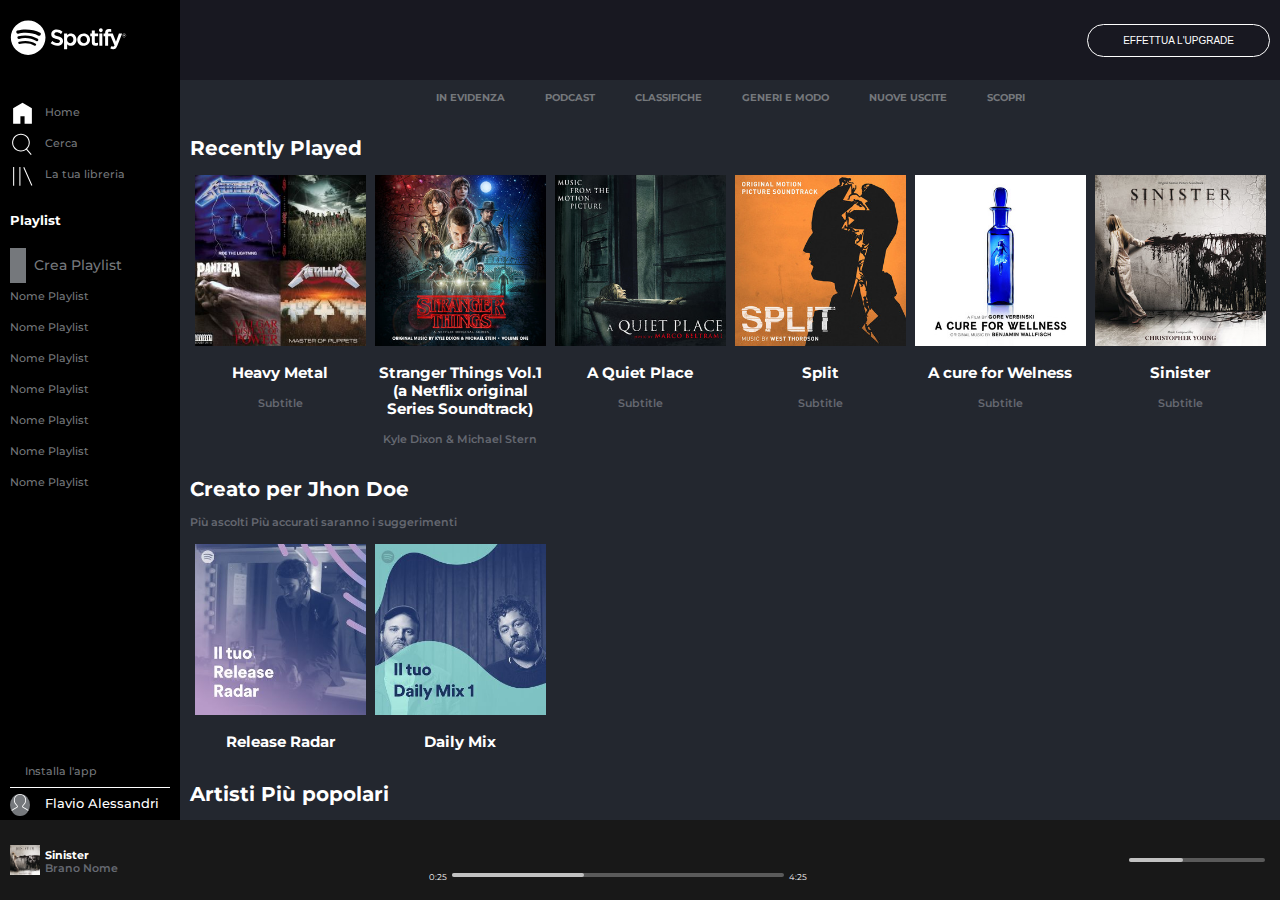
==== commit 98d0df7d: "Spotify - Insert Js Folder and getElementById script" ====
--- a/index.html
+++ b/index.html
@@ -259,6 +259,12 @@
 
       </div>
     </footer>
+    <!-- <script type="text/javascript">
+      document.getElementById("js_name").innerHTML="Flavio Alessandri"
+    </script> -->
+
+    <script type="text/javascript" src="js/script.js">
+    </script>
 
   </body>
 </html>
